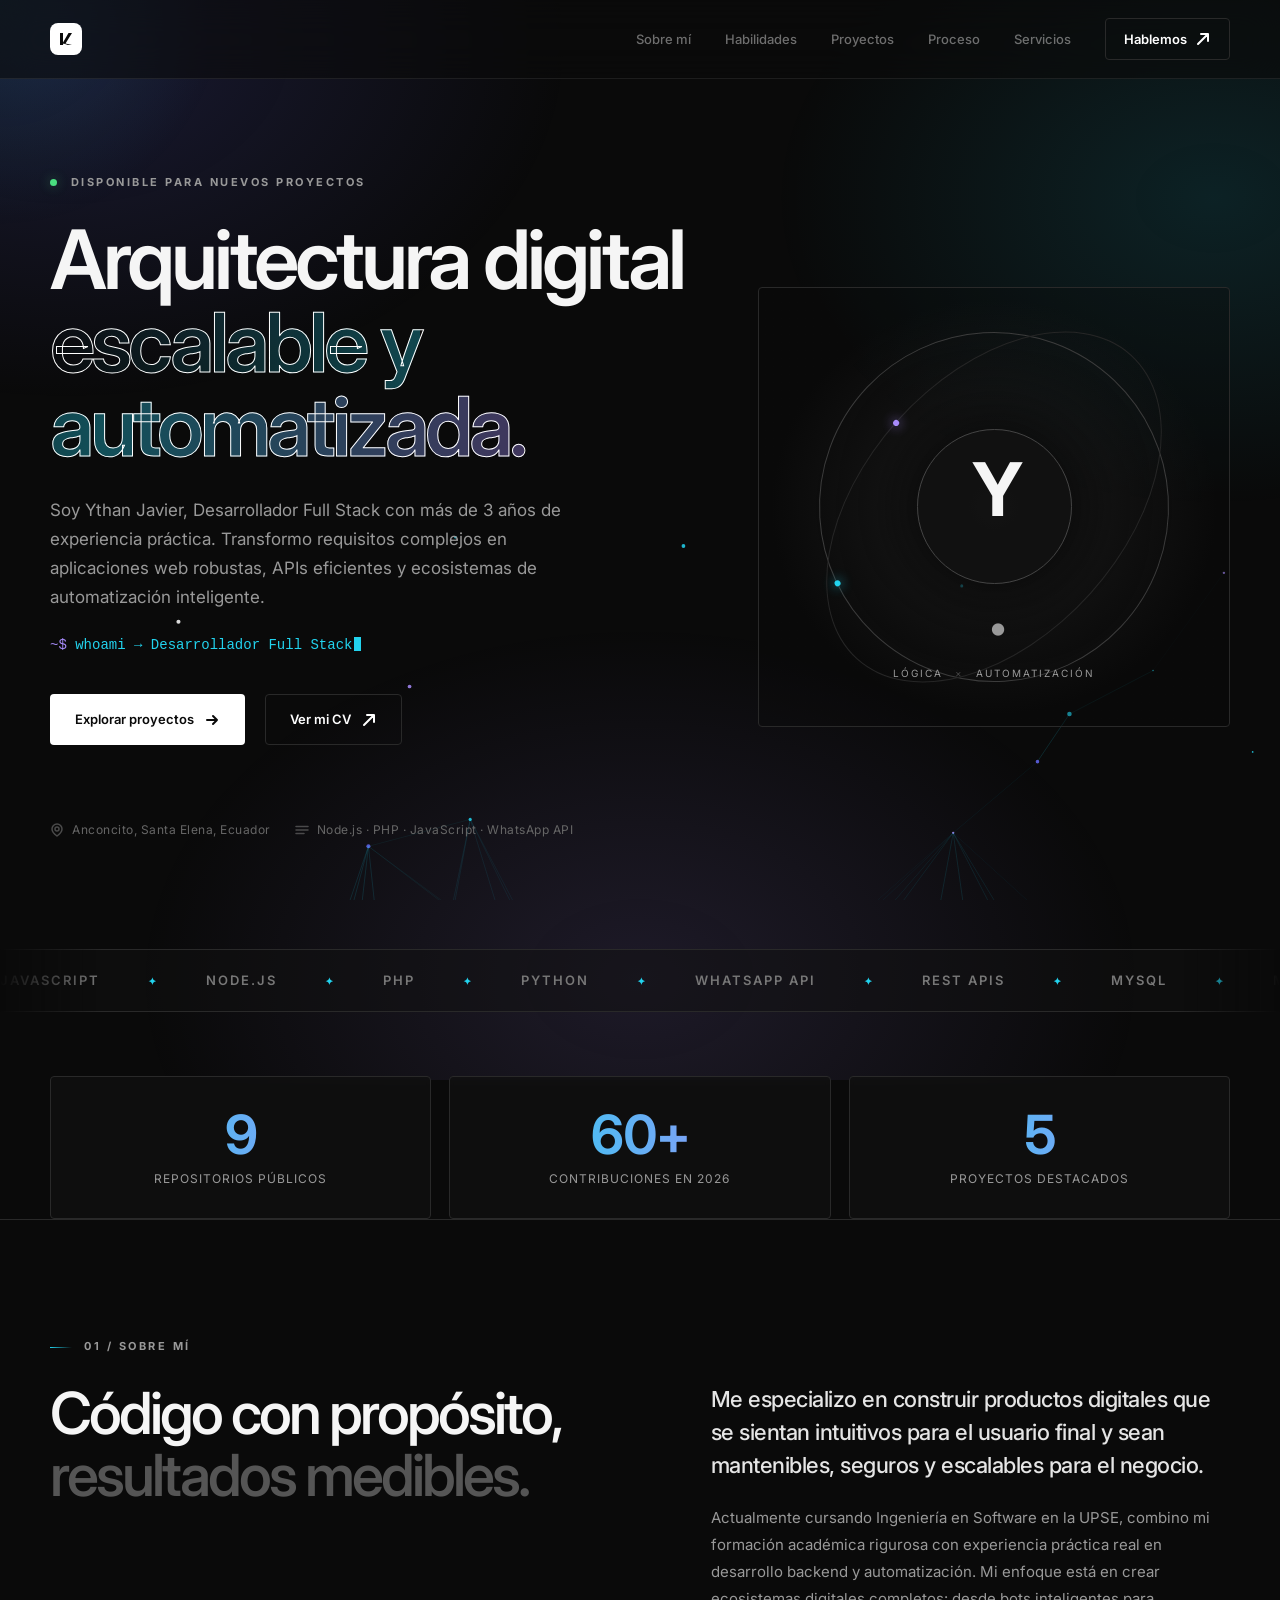
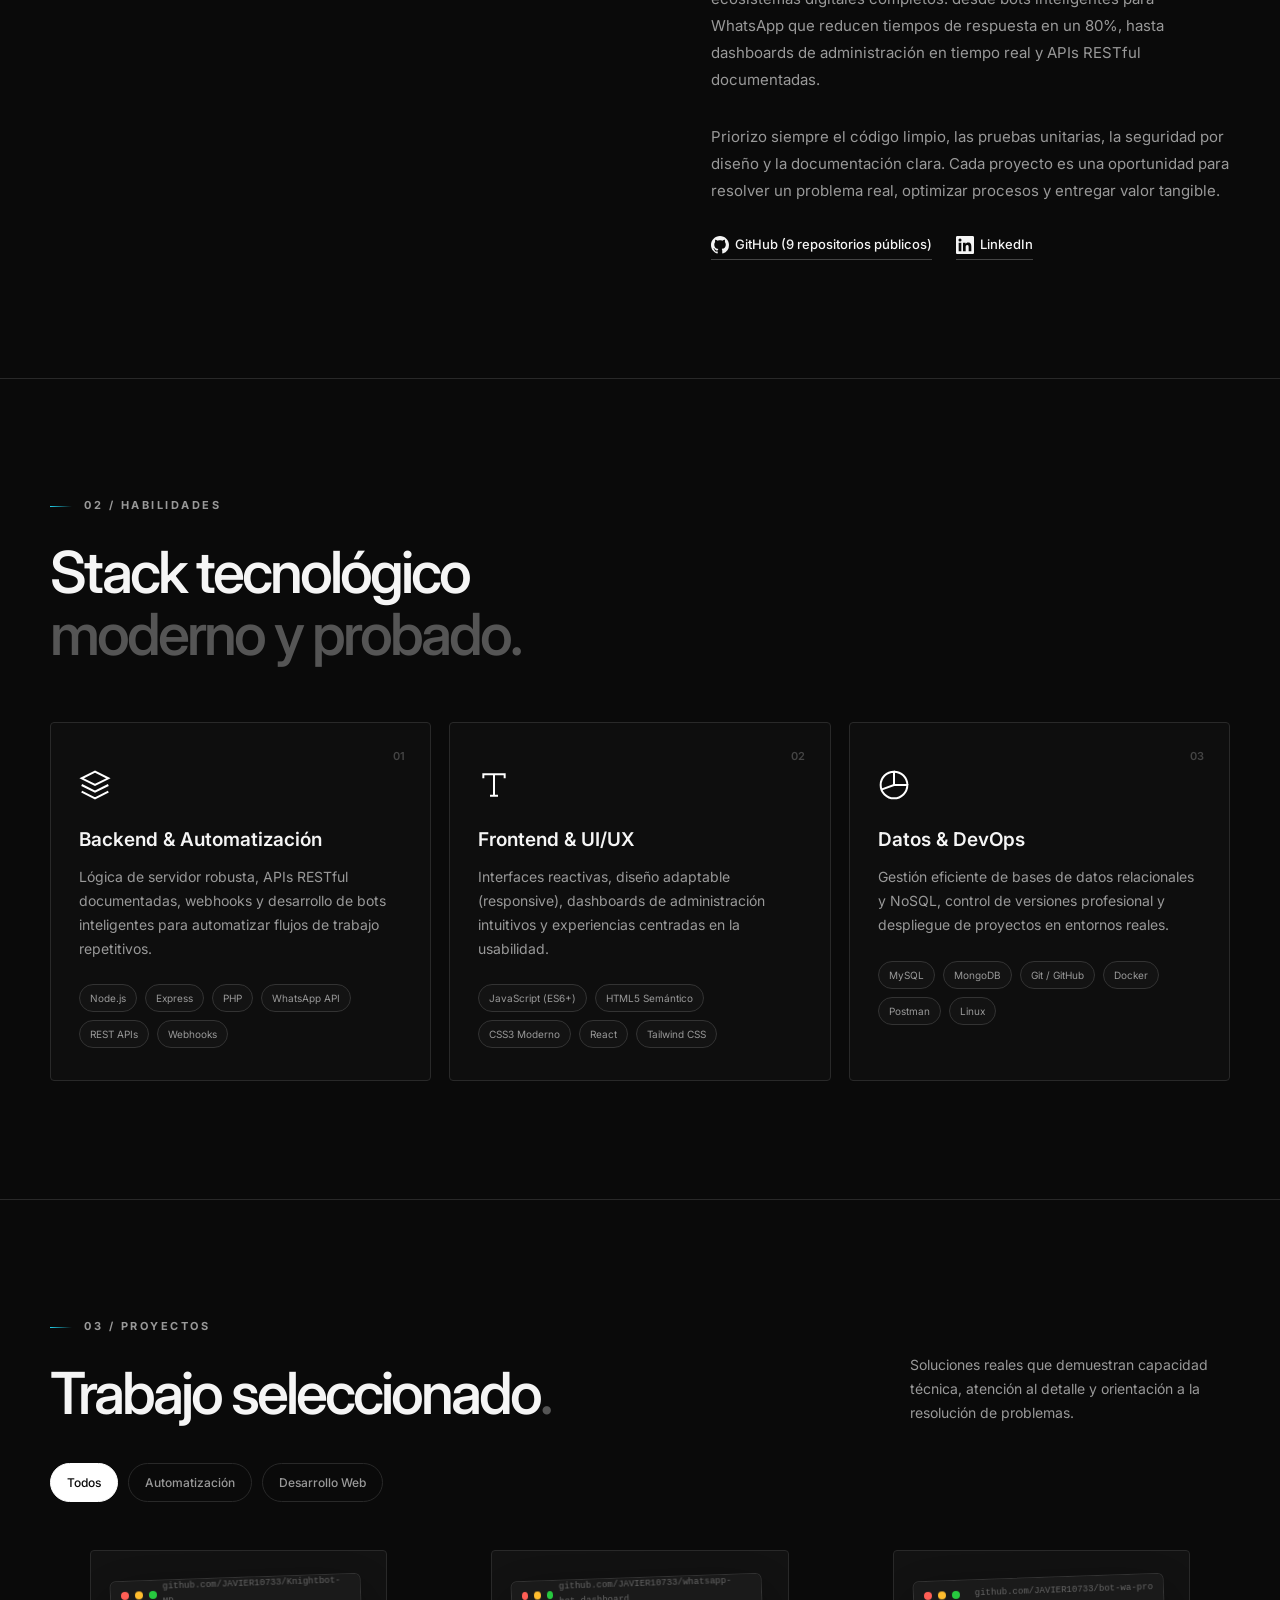
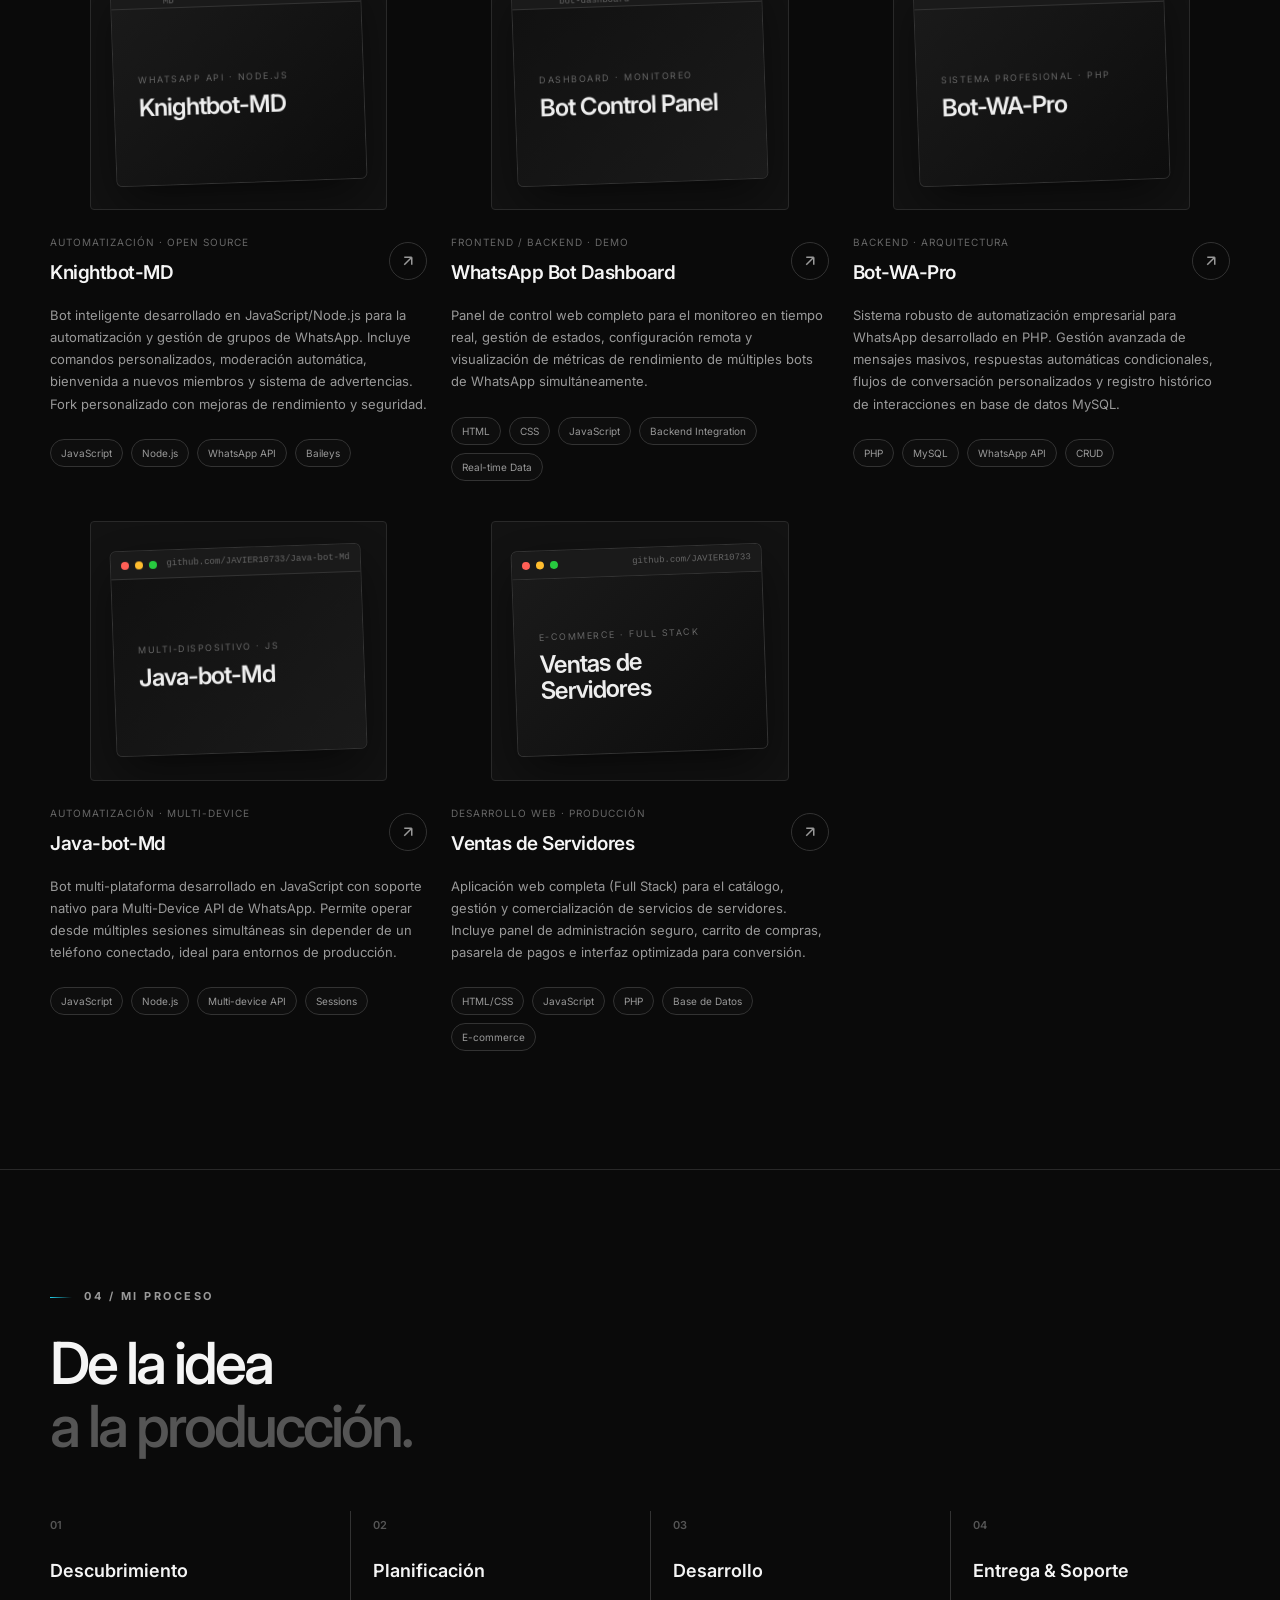
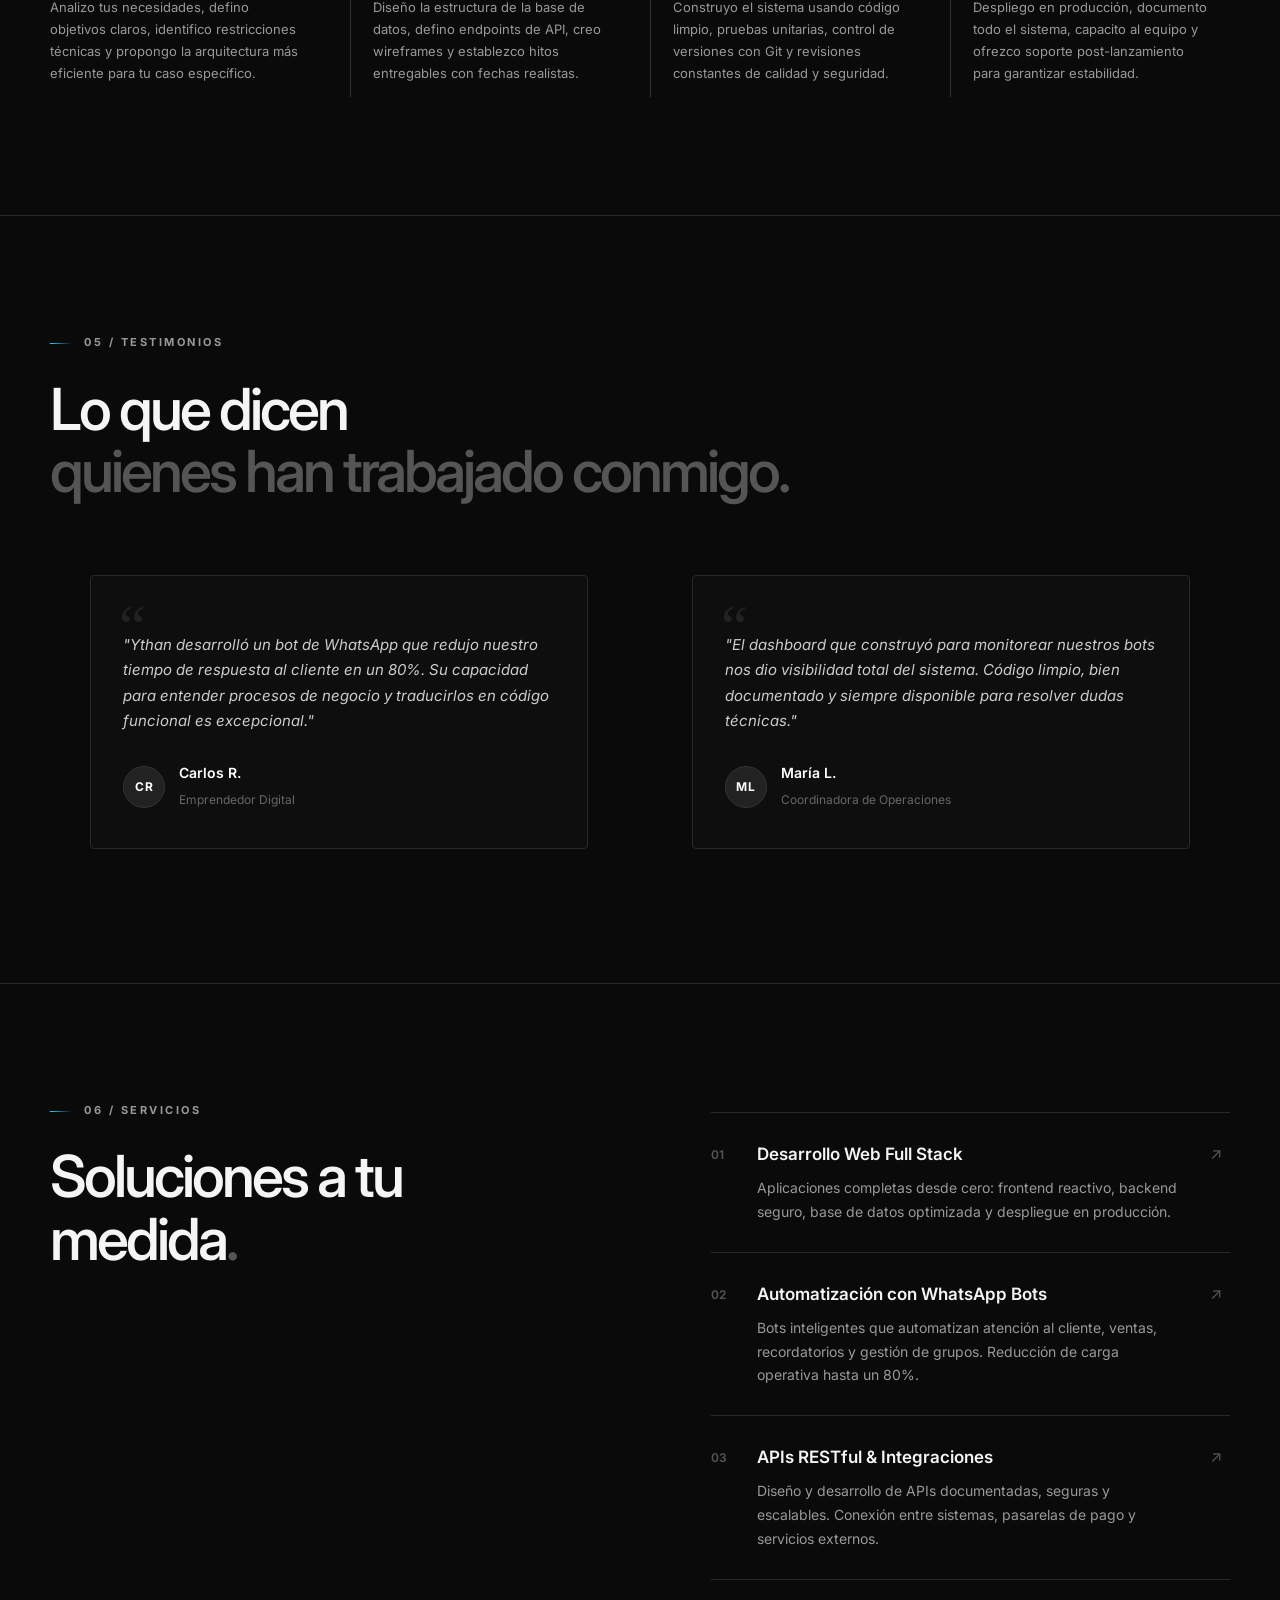
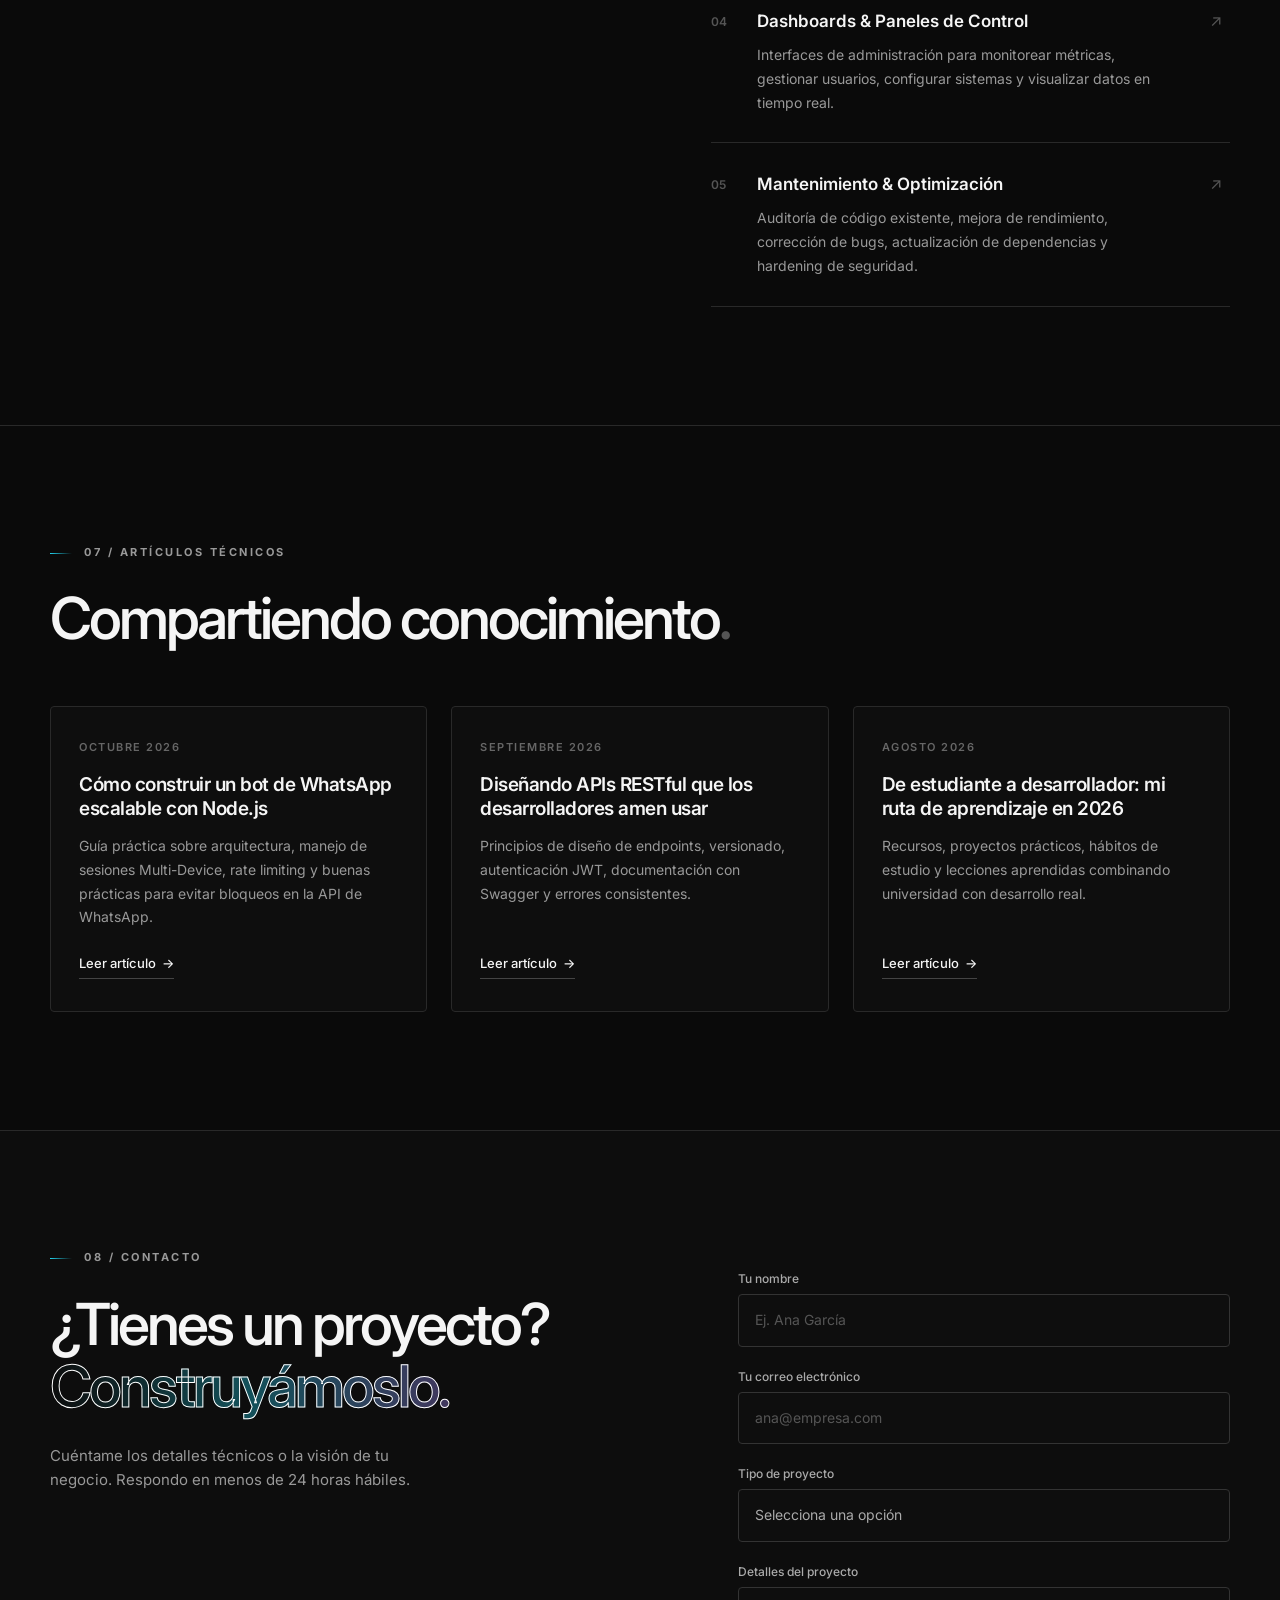
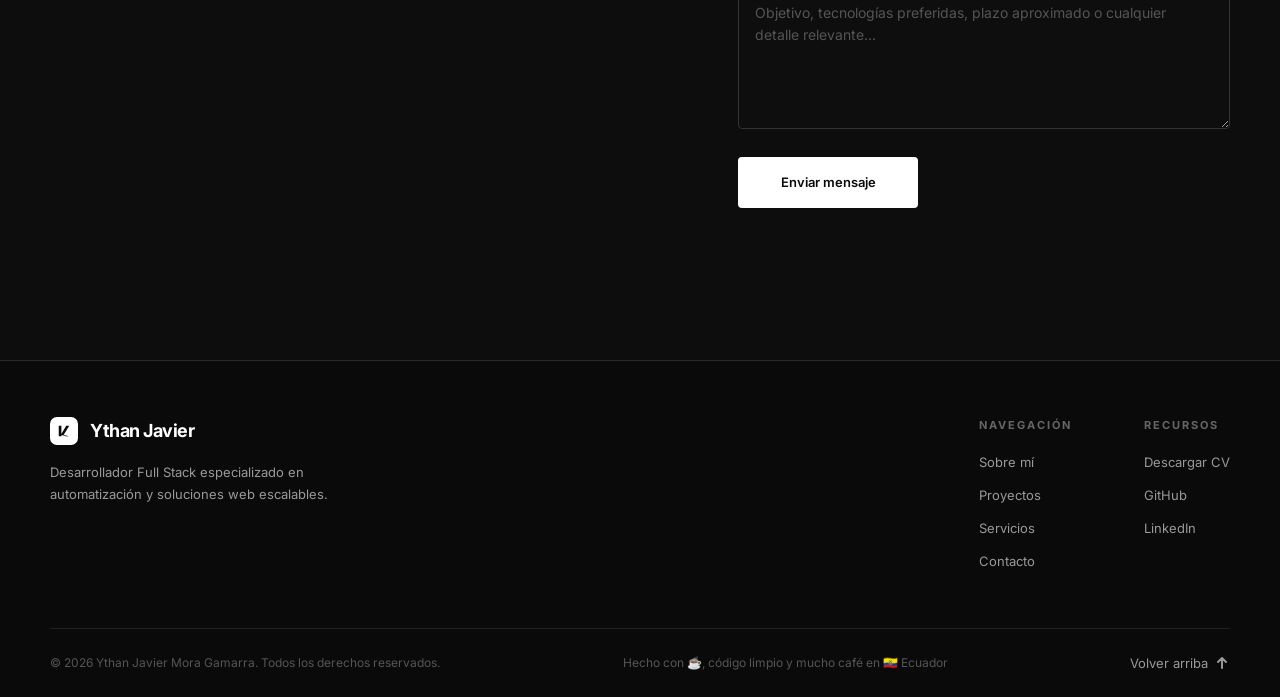
==== index.html @ 25baaafd "Add files via upload" ====
<!doctype html>
<html lang="es-EC" class="scroll-smooth">
<head>
  <meta charset="utf-8">
  <meta name="viewport" content="width=device-width, initial-scale=1.0, viewport-fit=cover">
  <meta name="theme-color" content="#0a0a0a">
  <meta name="color-scheme" content="dark light">
  
  <!-- SEO Avanzado -->
  <title>Ythan Javier | Desarrollador Full Stack & Especialista en Automatización</title>
  <meta name="description" content="Portafolio profesional de Ythan Javier Mora Gamarra. Desarrollador Full Stack con +3 años de experiencia en Node.js, PHP y automatización de WhatsApp Bots. Soluciones web escalables desde Ecuador.">
  <meta name="keywords" content="Desarrollador Full Stack, WhatsApp Bot, Node.js, PHP, JavaScript, Ecuador, Portafolio Web, Ythan Javier, Automatización, Backend">
  <meta name="author" content="Ythan Javier Mora Gamarra">
  <link rel="canonical" href="https://portafolio-javier.netlify.app/">

  <!-- Open Graph / LinkedIn / Facebook -->
  <meta property="og:type" content="website">
  <meta property="og:url" content="https://portafolio-javier.netlify.app/">
  <meta property="og:title" content="Ythan Javier | Desarrollador Full Stack & Especialista en Automatización">
  <meta property="og:description" content="Transformo ideas complejas en soluciones digitales escalables. Especializado en Backend, APIs RESTful y ecosistemas de automatización con WhatsApp.">
  <meta property="og:image" content="https://portafolio-javier.netlify.app/assets/images/og-preview.jpg">
  <meta property="og:locale" content="es_EC">

  <!-- Twitter Card -->
  <meta name="twitter:card" content="summary_large_image">
  <meta name="twitter:title" content="Ythan Javier | Desarrollador Full Stack">
  <meta name="twitter:description" content="Desarrollo web profesional y automatización inteligente.">
  <meta name="twitter:image" content="https://portafolio-javier.netlify.app/assets/images/og-preview.jpg">

  <!-- Rendimiento y Fuentes -->
  <link rel="preconnect" href="https://fonts.googleapis.com">
  <link rel="preconnect" href="https://fonts.gstatic.com" crossorigin>
  <link href="https://fonts.googleapis.com/css2?family=Inter:wght@400;500;600;700;800&display=swap" rel="stylesheet">
  <link rel="preload" href="css/style.css" as="style">
  <link rel="stylesheet" href="css/style.css">
  <link rel="stylesheet" href="css/mejoras.css">

  <link rel="icon" href="assets/favicon.svg" type="image/svg+xml">
  <link rel="apple-touch-icon" href="assets/icons/apple-touch-icon.png">

  <!-- Datos Estructurados (JSON-LD) para Google -->
  <script type="application/ld+json">
  {
    "@context": "https://schema.org",
    "@type": "Person",
    "name": "Ythan Javier Mora Gamarra",
    "jobTitle": "Desarrollador Full Stack & Especialista en Automatización",
    "url": "https://portafolio-javier.netlify.app/",
    "email": "ythanjavier6@gmail.com",
    "telephone": "+593-97-983-2977",
    "address": {
      "@type": "PostalAddress",
      "addressLocality": "Anconcito",
      "addressRegion": "Santa Elena",
      "addressCountry": "EC"
    },
    "sameAs": [
      "https://github.com/JAVIER10733",
      "https://www.linkedin.com/in/ythan-javier-3664b032b/"
    ],
    "knowsAbout": ["JavaScript", "Node.js", "PHP", "HTML5", "CSS3", "WhatsApp API", "MySQL", "MongoDB", "Git", "REST APIs", "Automatización"]
  }
  </script>

  <script src="js/main.js" defer></script>
</head>
<body>
  <a class="skip-link" href="#contenido">Saltar al contenido principal</a>

  <!-- HEADER -->
  <header class="site-header" id="inicio">
    <div class="container nav-wrap">
      <a class="brand" href="#inicio" aria-label="Ythan Javier Developer, ir al inicio">
        <svg width="32" height="32" viewBox="0 0 32 32" fill="none" xmlns="http://www.w3.org/2000/svg" aria-hidden="true">
          <rect width="32" height="32" rx="8" fill="currentColor"/>
          <path d="M10 22V10H13V19.5L18.5 10H22L15.5 20.5L22 22H18L13.5 20.5L13 21.5V22H10Z" fill="#0a0a0a"/>
        </svg>
        <span class="sr-only">Ythan Javier Developer</span>
      </a>
      
      <button class="menu-toggle" type="button" aria-expanded="false" aria-controls="nav-menu" aria-label="Abrir menú de navegación">
        <span class="hamburger-box"><span class="hamburger-inner"></span></span>
      </button>

      <nav class="nav-menu" id="nav-menu" aria-label="Navegación principal">
        <a href="#sobre-mi">Sobre mí</a>
        <a href="#habilidades">Habilidades</a>
        <a href="#proyectos">Proyectos</a>
        <a href="#proceso">Proceso</a>
        <a href="#servicios">Servicios</a>
        <a href="#contacto" class="nav-cta">
          Hablemos 
          <svg width="16" height="16" viewBox="0 0 16 16" fill="none" aria-hidden="true"><path d="M3 13L13 3M13 3H6M13 3V10" stroke="currentColor" stroke-width="2" stroke-linecap="round" stroke-linejoin="round"/></svg>
        </a>
      </nav>
    </div>
  </header>

  <main id="contenido">
    <!-- HERO SECTION -->
    <section class="hero section container">
      <div class="hero-copy reveal">
        <p class="eyebrow">
          <span class="status-dot" aria-hidden="true"></span> 
          DISPONIBLE PARA NUEVOS PROYECTOS
        </p>
        <h1>Arquitectura digital<br><span class="outline-text">escalable y automatizada.</span></h1>
        <p class="hero-lead">Soy Ythan Javier, Desarrollador Full Stack con más de 3 años de experiencia práctica. Transformo requisitos complejos en aplicaciones web robustas, APIs eficientes y ecosistemas de automatización inteligente.</p>
        <div class="hero-actions">
          <a class="button button-primary" href="#proyectos">
            Explorar proyectos
            <svg width="16" height="16" viewBox="0 0 16 16" fill="none" aria-hidden="true"><path d="M3 8H13M13 8L9 4M13 8L9 12" stroke="currentColor" stroke-width="2" stroke-linecap="round" stroke-linejoin="round"/></svg>
          </a>
          <a class="button button-secondary" href="cv.html" target="_blank" rel="noopener noreferrer">
            Ver mi CV
            <svg width="16" height="16" viewBox="0 0 16 16" fill="none" aria-hidden="true"><path d="M3 13L13 3M13 3H6M13 3V10" stroke="currentColor" stroke-width="2" stroke-linecap="round" stroke-linejoin="round"/></svg>
          </a>
        </div>
        <div class="hero-meta">
          <span class="meta-item">
            <svg width="14" height="14" viewBox="0 0 14 14" fill="none" aria-hidden="true"><path d="M7 1C4.23858 1 2 3.23858 2 6C2 9.5 7 13 7 13C7 13 12 9.5 12 6C12 3.23858 9.76142 1 7 1Z" stroke="currentColor" stroke-width="1.5"/><circle cx="7" cy="6" r="2" stroke="currentColor" stroke-width="1.5"/></svg>
            Anconcito, Santa Elena, Ecuador
          </span>
          <span class="meta-item">
            <svg width="14" height="14" viewBox="0 0 14 14" fill="none" aria-hidden="true"><path d="M1 3.5H13M1 7H13M1 10.5H9" stroke="currentColor" stroke-width="1.5" stroke-linecap="round"/></svg>
            Node.js · PHP · JavaScript · WhatsApp API
          </span>
        </div>
      </div>
      
      <div class="hero-art reveal" aria-hidden="true">
        <div class="art-orbit orbit-one"></div>
        <div class="art-orbit orbit-two"></div>
        <div class="art-core">Y<span>.</span></div>
        <div class="art-caption"><span>LÓGICA</span><span>×</span><span>AUTOMATIZACIÓN</span></div>
      </div>
    </section>

    <!-- SOBRE MÍ -->
    <section class="section section-border" id="sobre-mi">
      <div class="container split-layout">
        <div class="section-heading reveal">
          <p class="eyebrow">01 / SOBRE MÍ</p>
          <h2>Código con propósito,<br><span class="muted">resultados medibles.</span></h2>
        </div>
        <div class="about-content reveal">
          <p class="large-copy">Me especializo en construir productos digitales que se sientan intuitivos para el usuario final y sean mantenibles, seguros y escalables para el negocio.</p>
          <p>Actualmente cursando Ingeniería en Software en la UPSE, combino mi formación académica rigurosa con experiencia práctica real en desarrollo backend y automatización. Mi enfoque está en crear ecosistemas digitales completos: desde bots inteligentes para WhatsApp que reducen tiempos de respuesta en un 80%, hasta dashboards de administración en tiempo real y APIs RESTful documentadas.</p>
          <p>Priorizo siempre el código limpio, las pruebas unitarias, la seguridad por diseño y la documentación clara. Cada proyecto es una oportunidad para resolver un problema real, optimizar procesos y entregar valor tangible.</p>
          <div class="about-links">
            <a class="underlined-link" href="https://github.com/JAVIER10733" target="_blank" rel="noopener noreferrer">
              <svg width="18" height="18" viewBox="0 0 24 24" fill="currentColor" aria-hidden="true"><path d="M12 0C5.37 0 0 5.37 0 12c0 5.31 3.435 9.795 8.205 11.385.6.105.825-.255.825-.57 0-.285-.015-1.23-.015-2.235-3.015.555-3.795-.735-4.035-1.41-.135-.345-.72-1.41-1.23-1.695-.42-.225-1.02-.78-.015-.795.945-.015 1.62.87 1.845 1.23 1.08 1.815 2.805 1.305 3.495.99.105-.78.42-1.305.765-1.605-2.67-.3-5.46-1.335-5.46-5.925 0-1.305.465-2.385 1.23-3.225-.12-.3-.54-1.53.12-3.18 0 0 1.005-.315 3.3 1.23.96-.27 1.98-.405 3-.405s2.04.135 3 .405c2.295-1.56 3.3-1.23 3.3-1.23.66 1.65.24 2.88.12 3.18.765.84 1.23 1.905 1.23 3.225 0 4.605-2.805 5.625-5.475 5.925.435.375.81 1.095.81 2.22 0 1.605-.015 2.895-.015 3.3 0 .315.225.69.825.57A12.02 12.02 0 0024 12c0-6.63-5.37-12-12-12z"/></svg>
              GitHub (9 repositorios públicos)
            </a>
            <a class="underlined-link" href="https://linkedin.com/in/ythan-javier-3664b032b/" target="_blank" rel="noopener noreferrer">
              <svg width="18" height="18" viewBox="0 0 24 24" fill="currentColor" aria-hidden="true"><path d="M20.447 20.452h-3.554v-5.569c0-1.328-.027-3.037-1.852-3.037-1.853 0-2.136 1.445-2.136 2.939v5.667H9.351V9h3.414v1.561h.046c.477-.9 1.637-1.85 3.37-1.85 3.601 0 4.267 2.37 4.267 5.455v6.286zM5.337 7.433a2.062 2.062 0 01-2.063-2.065 2.064 2.064 0 112.063 2.065zm1.782 13.019H3.555V9h3.564v11.452zM22.225 0H1.771C.792 0 0 .774 0 1.729v20.542C0 23.227.792 24 1.771 24h20.451C23.2 24 24 23.227 24 22.271V1.729C24 .774 23.2 0 22.222 0h.003z"/></svg>
              LinkedIn
            </a>
          </div>
        </div>
      </div>
    </section>

    <!-- HABILIDADES -->
    <section class="section section-border" id="habilidades">
      <div class="container">
        <div class="section-heading reveal">
          <p class="eyebrow">02 / HABILIDADES</p>
          <h2>Stack tecnológico<br><span class="muted">moderno y probado.</span></h2>
        </div>
        <div class="skills-grid">
          <article class="skill-card reveal">
            <span class="skill-number">01</span>
            <div class="skill-icon">
              <svg width="32" height="32" viewBox="0 0 24 24" fill="none" stroke="currentColor" stroke-width="1.5"><path d="M12 2L2 7l10 5 10-5-10-5zM2 17l10 5 10-5M2 12l10 5 10-5"/></svg>
            </div>
            <h3>Backend & Automatización</h3>
            <p>Lógica de servidor robusta, APIs RESTful documentadas, webhooks y desarrollo de bots inteligentes para automatizar flujos de trabajo repetitivos.</p>
            <div class="skill-tags"><span>Node.js</span><span>Express</span><span>PHP</span><span>WhatsApp API</span><span>REST APIs</span><span>Webhooks</span></div>
          </article>
          <article class="skill-card reveal">
            <span class="skill-number">02</span>
            <div class="skill-icon">
              <svg width="32" height="32" viewBox="0 0 24 24" fill="none" stroke="currentColor" stroke-width="1.5"><path d="M4 7V4h16v3M9 20h6M12 4v16"/></svg>
            </div>
            <h3>Frontend & UI/UX</h3>
            <p>Interfaces reactivas, diseño adaptable (responsive), dashboards de administración intuitivos y experiencias centradas en la usabilidad.</p>
            <div class="skill-tags"><span>JavaScript (ES6+)</span><span>HTML5 Semántico</span><span>CSS3 Moderno</span><span>React</span><span>Tailwind CSS</span></div>
          </article>
          <article class="skill-card reveal">
            <span class="skill-number">03</span>
            <div class="skill-icon">
              <svg width="32" height="32" viewBox="0 0 24 24" fill="none" stroke="currentColor" stroke-width="1.5"><path d="M12 2a10 10 0 1 0 10 10H12V2z"/><path d="M12 2a10 10 0 0 1 10 10"/><path d="M12 12L2.5 15.5"/></svg>
            </div>
            <h3>Datos & DevOps</h3>
            <p>Gestión eficiente de bases de datos relacionales y NoSQL, control de versiones profesional y despliegue de proyectos en entornos reales.</p>
            <div class="skill-tags"><span>MySQL</span><span>MongoDB</span><span>Git / GitHub</span><span>Docker</span><span>Postman</span><span>Linux</span></div>
          </article>
        </div>
      </div>
    </section>

    <!-- PROYECTOS -->
    <section class="section section-border" id="proyectos">
      <div class="container">
        <div class="section-topline reveal">
          <div class="section-heading">
            <p class="eyebrow">03 / PROYECTOS</p>
            <h2>Trabajo seleccionado<span class="muted">.</span></h2>
          </div>
          <p class="section-intro">Soluciones reales que demuestran capacidad técnica, atención al detalle y orientación a la resolución de problemas.</p>
        </div>
        
        <div class="project-toolbar reveal" role="group" aria-label="Filtrar proyectos">
          <button class="filter-button is-active" type="button" data-filter="todos" aria-pressed="true">Todos</button>
          <button class="filter-button" type="button" data-filter="automatizacion" aria-pressed="false">Automatización</button>
          <button class="filter-button" type="button" data-filter="web" aria-pressed="false">Desarrollo Web</button>
        </div>

        <div class="projects-grid" id="projects-grid">
          <!-- Proyecto 1 -->
          <article class="project-card reveal" data-category="automatizacion">
            <figure class="project-visual">
              <div class="browser-frame">
                <div class="browser-bar"><span class="dot red"></span><span class="dot yellow"></span><span class="dot green"></span><span class="url">github.com/JAVIER10733/Knightbot-MD</span></div>
                <div class="browser-content placeholder-bg">
                  <span class="mini-label">WHATSAPP API · NODE.JS</span>
                  <h4>Knightbot-MD</h4>
                </div>
              </div>
            </figure>
            <div class="project-info">
              <div>
                <p class="project-type">AUTOMATIZACIÓN · OPEN SOURCE</p>
                <h3>Knightbot-MD</h3>
              </div>
              <a class="circle-link" href="https://github.com/JAVIER10733/Knightbot-MD" target="_blank" rel="noopener noreferrer" aria-label="Ver repositorio de Knightbot-MD">
                <svg width="20" height="20" viewBox="0 0 24 24" fill="none" stroke="currentColor" stroke-width="2"><path d="M7 17L17 7M17 7H7M17 7V17"/></svg>
              </a>
            </div>
            <p class="project-description">Bot inteligente desarrollado en JavaScript/Node.js para la automatización y gestión de grupos de WhatsApp. Incluye comandos personalizados, moderación automática, bienvenida a nuevos miembros y sistema de advertencias. Fork personalizado con mejoras de rendimiento y seguridad.</p>
            <div class="project-tags"><span>JavaScript</span><span>Node.js</span><span>WhatsApp API</span><span>Baileys</span></div>
          </article>

          <!-- Proyecto 2 -->
          <article class="project-card reveal" data-category="web">
            <figure class="project-visual">
              <div class="browser-frame">
                <div class="browser-bar"><span class="dot red"></span><span class="dot yellow"></span><span class="dot green"></span><span class="url">github.com/JAVIER10733/whatsapp-bot-dashboard</span></div>
                <div class="browser-content placeholder-bg-alt">
                  <span class="mini-label">DASHBOARD · MONITOREO</span>
                  <h4>Bot Control Panel</h4>
                </div>
              </div>
            </figure>
            <div class="project-info">
              <div>
                <p class="project-type">FRONTEND / BACKEND · DEMO</p>
                <h3>WhatsApp Bot Dashboard</h3>
              </div>
              <a class="circle-link" href="https://github.com/JAVIER10733/whatsapp-bot-dashboard" target="_blank" rel="noopener noreferrer" aria-label="Ver repositorio del Dashboard">
                <svg width="20" height="20" viewBox="0 0 24 24" fill="none" stroke="currentColor" stroke-width="2"><path d="M7 17L17 7M17 7H7M17 7V17"/></svg>
              </a>
            </div>
            <p class="project-description">Panel de control web completo para el monitoreo en tiempo real, gestión de estados, configuración remota y visualización de métricas de rendimiento de múltiples bots de WhatsApp simultáneamente.</p>
            <div class="project-tags"><span>HTML</span><span>CSS</span><span>JavaScript</span><span>Backend Integration</span><span>Real-time Data</span></div>
          </article>

          <!-- Proyecto 3 -->
          <article class="project-card reveal" data-category="automatizacion">
            <figure class="project-visual">
              <div class="browser-frame">
                <div class="browser-bar"><span class="dot red"></span><span class="dot yellow"></span><span class="dot green"></span><span class="url">github.com/JAVIER10733/bot-wa-pro</span></div>
                <div class="browser-content placeholder-bg">
                  <span class="mini-label">SISTEMA PROFESIONAL · PHP</span>
                  <h4>Bot-WA-Pro</h4>
                </div>
              </div>
            </figure>
            <div class="project-info">
              <div>
                <p class="project-type">BACKEND · ARQUITECTURA</p>
                <h3>Bot-WA-Pro</h3>
              </div>
              <a class="circle-link" href="https://github.com/JAVIER10733/bot-wa-pro" target="_blank" rel="noopener noreferrer" aria-label="Ver repositorio de Bot-WA-Pro">
                <svg width="20" height="20" viewBox="0 0 24 24" fill="none" stroke="currentColor" stroke-width="2"><path d="M7 17L17 7M17 7H7M17 7V17"/></svg>
              </a>
            </div>
            <p class="project-description">Sistema robusto de automatización empresarial para WhatsApp desarrollado en PHP. Gestión avanzada de mensajes masivos, respuestas automáticas condicionales, flujos de conversación personalizados y registro histórico de interacciones en base de datos MySQL.</p>
            <div class="project-tags"><span>PHP</span><span>MySQL</span><span>WhatsApp API</span><span>CRUD</span></div>
          </article>

          <!-- Proyecto 4 -->
          <article class="project-card reveal" data-category="automatizacion">
            <figure class="project-visual">
              <div class="browser-frame">
                <div class="browser-bar"><span class="dot red"></span><span class="dot yellow"></span><span class="dot green"></span><span class="url">github.com/JAVIER10733/Java-bot-Md</span></div>
                <div class="browser-content placeholder-bg-alt">
                  <span class="mini-label">MULTI-DISPOSITIVO · JS</span>
                  <h4>Java-bot-Md</h4>
                </div>
              </div>
            </figure>
            <div class="project-info">
              <div>
                <p class="project-type">AUTOMATIZACIÓN · MULTI-DEVICE</p>
                <h3>Java-bot-Md</h3>
              </div>
              <a class="circle-link" href="https://github.com/JAVIER10733/Java-bot-Md" target="_blank" rel="noopener noreferrer" aria-label="Ver repositorio de Java-bot-Md">
                <svg width="20" height="20" viewBox="0 0 24 24" fill="none" stroke="currentColor" stroke-width="2"><path d="M7 17L17 7M17 7H7M17 7V17"/></svg>
              </a>
            </div>
            <p class="project-description">Bot multi-plataforma desarrollado en JavaScript con soporte nativo para Multi-Device API de WhatsApp. Permite operar desde múltiples sesiones simultáneas sin depender de un teléfono conectado, ideal para entornos de producción.</p>
            <div class="project-tags"><span>JavaScript</span><span>Node.js</span><span>Multi-device API</span><span>Sessions</span></div>
          </article>

          <!-- Proyecto 5 -->
          <article class="project-card reveal" data-category="web">
            <figure class="project-visual">
              <div class="browser-frame">
                <div class="browser-bar"><span class="dot red"></span><span class="dot yellow"></span><span class="dot green"></span><span class="url">github.com/JAVIER10733</span></div>
                <div class="browser-content placeholder-bg">
                  <span class="mini-label">E-COMMERCE · FULL STACK</span>
                  <h4>Ventas de Servidores</h4>
                </div>
              </div>
            </figure>
            <div class="project-info">
              <div>
                <p class="project-type">DESARROLLO WEB · PRODUCCIÓN</p>
                <h3>Ventas de Servidores</h3>
              </div>
              <a class="circle-link" href="https://github.com/JAVIER10733" target="_blank" rel="noopener noreferrer" aria-label="Ver repositorio de Ventas de Servidores">
                <svg width="20" height="20" viewBox="0 0 24 24" fill="none" stroke="currentColor" stroke-width="2"><path d="M7 17L17 7M17 7H7M17 7V17"/></svg>
              </a>
            </div>
            <p class="project-description">Aplicación web completa (Full Stack) para el catálogo, gestión y comercialización de servicios de servidores. Incluye panel de administración seguro, carrito de compras, pasarela de pagos e interfaz optimizada para conversión.</p>
            <div class="project-tags"><span>HTML/CSS</span><span>JavaScript</span><span>PHP</span><span>Base de Datos</span><span>E-commerce</span></div>
          </article>
        </div>
      </div>
    </section>

    <!-- PROCESO DE TRABAJO (NUEVA SECCIÓN PROFESIONAL) -->
    <section class="section section-border" id="proceso">
      <div class="container">
        <div class="section-heading reveal">
          <p class="eyebrow">04 / MI PROCESO</p>
          <h2>De la idea<br><span class="muted">a la producción.</span></h2>
        </div>
        <div class="process-grid">
          <article class="process-step reveal">
            <span>01</span>
            <h3>Descubrimiento</h3>
            <p>Analizo tus necesidades, defino objetivos claros, identifico restricciones técnicas y propongo la arquitectura más eficiente para tu caso específico.</p>
          </article>
          <article class="process-step reveal">
            <span>02</span>
            <h3>Planificación</h3>
            <p>Diseño la estructura de la base de datos, defino endpoints de API, creo wireframes y establezco hitos entregables con fechas realistas.</p>
          </article>
          <article class="process-step reveal">
            <span>03</span>
            <h3>Desarrollo</h3>
            <p>Construyo el sistema usando código limpio, pruebas unitarias, control de versiones con Git y revisiones constantes de calidad y seguridad.</p>
          </article>
          <article class="process-step reveal">
            <span>04</span>
            <h3>Entrega & Soporte</h3>
            <p>Despliego en producción, documento todo el sistema, capacito al equipo y ofrezco soporte post-lanzamiento para garantizar estabilidad.</p>
          </article>
        </div>
      </div>
    </section>

    <!-- TESTIMONIOS (NUEVA SECCIÓN DE CREDIBILIDAD) -->
    <section class="section section-border" id="testimonios">
      <div class="container">
        <div class="section-heading reveal">
          <p class="eyebrow">05 / TESTIMONIOS</p>
          <h2>Lo que dicen<br><span class="muted">quienes han trabajado conmigo.</span></h2>
        </div>
        <div class="testimonials-grid">
          <blockquote class="testimonial-card reveal">
            <p class="testimonial-text">"Ythan desarrolló un bot de WhatsApp que redujo nuestro tiempo de respuesta al cliente en un 80%. Su capacidad para entender procesos de negocio y traducirlos en código funcional es excepcional."</p>
            <footer class="testimonial-author">
              <div class="author-avatar" aria-hidden="true">CR</div>
              <div>
                <cite>Carlos R.</cite>
                <span>Emprendedor Digital</span>
              </div>
            </footer>
          </blockquote>
          <blockquote class="testimonial-card reveal">
            <p class="testimonial-text">"El dashboard que construyó para monitorear nuestros bots nos dio visibilidad total del sistema. Código limpio, bien documentado y siempre disponible para resolver dudas técnicas."</p>
            <footer class="testimonial-author">
              <div class="author-avatar" aria-hidden="true">ML</div>
              <div>
                <cite>María L.</cite>
                <span>Coordinadora de Operaciones</span>
              </div>
            </footer>
          </blockquote>
        </div>
      </div>
    </section>

    <!-- SERVICIOS -->
    <section class="section section-border" id="servicios">
      <div class="container split-layout">
        <div class="section-heading reveal">
          <p class="eyebrow">06 / SERVICIOS</p>
          <h2>Soluciones a tu medida<span class="muted">.</span></h2>
        </div>
        <div class="service-list reveal">
          <article class="service-item">
            <span>01</span>
            <div>
              <h3>Desarrollo Web Full Stack</h3>
              <p>Aplicaciones completas desde cero: frontend reactivo, backend seguro, base de datos optimizada y despliegue en producción.</p>
            </div>
            <span class="service-arrow" aria-hidden="true">↗</span>
          </article>
          <article class="service-item">
            <span>02</span>
            <div>
              <h3>Automatización con WhatsApp Bots</h3>
              <p>Bots inteligentes que automatizan atención al cliente, ventas, recordatorios y gestión de grupos. Reducción de carga operativa hasta un 80%.</p>
            </div>
            <span class="service-arrow" aria-hidden="true">↗</span>
          </article>
          <article class="service-item">
            <span>03</span>
            <div>
              <h3>APIs RESTful & Integraciones</h3>
              <p>Diseño y desarrollo de APIs documentadas, seguras y escalables. Conexión entre sistemas, pasarelas de pago y servicios externos.</p>
            </div>
            <span class="service-arrow" aria-hidden="true">↗</span>
          </article>
          <article class="service-item">
            <span>04</span>
            <div>
              <h3>Dashboards & Paneles de Control</h3>
              <p>Interfaces de administración para monitorear métricas, gestionar usuarios, configurar sistemas y visualizar datos en tiempo real.</p>
            </div>
            <span class="service-arrow" aria-hidden="true">↗</span>
          </article>
          <article class="service-item">
            <span>05</span>
            <div>
              <h3>Mantenimiento & Optimización</h3>
              <p>Auditoría de código existente, mejora de rendimiento, corrección de bugs, actualización de dependencias y hardening de seguridad.</p>
            </div>
            <span class="service-arrow" aria-hidden="true">↗</span>
          </article>
        </div>
      </div>
    </section>

    <!-- BLOG / ARTÍCULOS TÉCNICOS (NUEVA SECCIÓN DE AUTORIDAD) -->
    <section class="section section-border" id="blog">
      <div class="container">
        <div class="section-heading reveal">
          <p class="eyebrow">07 / ARTÍCULOS TÉCNICOS</p>
          <h2>Compartiendo conocimiento<span class="muted">.</span></h2>
        </div>
        <div class="blog-grid">
          <article class="blog-card reveal">
            <span class="blog-date">Octubre 2026</span>
            <h3>Cómo construir un bot de WhatsApp escalable con Node.js</h3>
            <p>Guía práctica sobre arquitectura, manejo de sesiones Multi-Device, rate limiting y buenas prácticas para evitar bloqueos en la API de WhatsApp.</p>
            <a class="underlined-link" href="#" target="_blank" rel="noopener noreferrer">Leer artículo <span aria-hidden="true">→</span></a>
          </article>
          <article class="blog-card reveal">
            <span class="blog-date">Septiembre 2026</span>
            <h3>Diseñando APIs RESTful que los desarrolladores amen usar</h3>
            <p>Principios de diseño de endpoints, versionado, autenticación JWT, documentación con Swagger y errores consistentes.</p>
            <a class="underlined-link" href="#" target="_blank" rel="noopener noreferrer">Leer artículo <span aria-hidden="true">→</span></a>
          </article>
          <article class="blog-card reveal">
            <span class="blog-date">Agosto 2026</span>
            <h3>De estudiante a desarrollador: mi ruta de aprendizaje en 2026</h3>
            <p>Recursos, proyectos prácticos, hábitos de estudio y lecciones aprendidas combinando universidad con desarrollo real.</p>
            <a class="underlined-link" href="#" target="_blank" rel="noopener noreferrer">Leer artículo <span aria-hidden="true">→</span></a>
          </article>
        </div>
      </div>
    </section>

    <!-- CONTACTO -->
    <section class="contact-section section" id="contacto">
      <div class="container contact-layout">
        <div class="reveal">
          <p class="eyebrow">08 / CONTACTO</p>
          <h2>¿Tienes un proyecto?<br><span class="outline-text">Construyámoslo.</span></h2>
          <p class="contact-lead">Cuéntame los detalles técnicos o la visión de tu negocio. Respondo en menos de 24 horas hábiles.</p>
          
          <div class="contact-direct">
          </div>
        </div>

        <!-- Formulario con Formspree -->
        <form class="contact-form reveal" id="contact-form" action="https://formspree.io/f/xwllozjj" method="POST">
          <input type="text" name="website_url" tabindex="-1" autocomplete="off" style="position: absolute; left: -9999px; opacity: 0;" aria-hidden="true">
          
          <div class="form-group">
            <label for="name">Tu nombre</label>
            <input id="name" name="name" type="text" autocomplete="name" minlength="2" maxlength="80" required placeholder="Ej. Ana García">
          </div>
          
          <div class="form-group">
            <label for="email">Tu correo electrónico</label>
            <input id="email" name="email" type="email" autocomplete="email" maxlength="120" required placeholder="ana@empresa.com">
          </div>
          
          <div class="form-group">
            <label for="subject">Tipo de proyecto</label>
            <select id="subject" name="subject" required>
              <option value="" disabled selected>Selecciona una opción</option>
              <option value="fullstack">Desarrollo de Aplicación Web</option>
              <option value="automatizacion">Automatización con Bots</option>
              <option value="api">API / Integración</option>
              <option value="dashboard">Dashboard / Panel de Control</option>
              <option value="mantenimiento">Mantenimiento / Optimización</option>
              <option value="otro">Otro</option>
            </select>
          </div>
          
          <div class="form-group">
            <label for="message">Detalles del proyecto</label>
            <textarea id="message" name="message" rows="5" minlength="10" maxlength="1500" required placeholder="Objetivo, tecnologías preferidas, plazo aproximado o cualquier detalle relevante..."></textarea>
          </div>
          
          <button class="button button-primary submit-button" type="submit">
            <span class="btn-text">Enviar mensaje</span>
            <span class="btn-loader" aria-hidden="true"></span>
          </button>
          
          <p class="form-status" id="form-status" role="status" aria-live="polite"></p>
        </form>
      </div>
    </section>
  </main>

  <!-- FOOTER ROBUSTO -->
  <footer class="site-footer">
    <div class="container footer-top">
      <div class="footer-brand">
        <a class="brand" href="#inicio" aria-label="Volver al inicio">
          <svg width="28" height="28" viewBox="0 0 32 32" fill="none" xmlns="http://www.w3.org/2000/svg" aria-hidden="true">
            <rect width="32" height="32" rx="8" fill="currentColor"/>
            <path d="M10 22V10H13V19.5L18.5 10H22L15.5 20.5L22 22H18L13.5 20.5L13 21.5V22H10Z" fill="#0a0a0a"/>
          </svg>
          <span>Ythan Javier</span>
        </a>
        <p>Desarrollador Full Stack especializado en automatización y soluciones web escalables.</p>
      </div>
      <div class="footer-links">
        <div class="footer-col">
          <h4>Navegación</h4>
          <a href="#sobre-mi">Sobre mí</a>
          <a href="#proyectos">Proyectos</a>
          <a href="#servicios">Servicios</a>
          <a href="#contacto">Contacto</a>
        </div>
        <div class="footer-col">
          <h4>Recursos</h4>
          <a href="cv.html" target="_blank" rel="noopener noreferrer">Descargar CV</a>
          <a href="https://github.com/JAVIER10733" target="_blank" rel="noopener noreferrer">GitHub</a>
          <a href="https://linkedin.com/in/ythan-javier-3664b032b/" target="_blank" rel="noopener noreferrer">LinkedIn</a>
        </div>
      </div>
    </div>
    <div class="container footer-bottom">
      <span>© <time datetime="2026">2026</time> Ythan Javier Mora Gamarra. Todos los derechos reservados.</span>
      <span>Hecho con ☕, código limpio y mucho café en 🇪🇨 Ecuador</span>
      <a class="back-top" href="#inicio">
        Volver arriba 
        <svg width="16" height="16" viewBox="0 0 16 16" fill="none" aria-hidden="true"><path d="M8 13V3M8 3L4 7M8 3L12 7" stroke="currentColor" stroke-width="2" stroke-linecap="round" stroke-linejoin="round"/></svg>
      </a>
    </div>
  </footer>
  
  <script src="js/particulas.js" defer></script>
  <script src="js/pro.js" defer></script>
</body>
</html>
---- css/style.css ----
/* ==========================================================================
   1. VARIABLES & RESET
   ========================================================================== */
:root {
  color-scheme: dark;
  --bg: #0a0a0a;
  --panel: #111111;
  --panel-2: #171717;
  --text: #f5f5f5;
  --muted: #999999;
  --line: #292929;
  --white: #ffffff;
  --max: 1180px;
  --radius: 4px;
  --ease: cubic-bezier(0.2, 0.7, 0.2, 1);
  
  /* Estados del formulario */
  --success: #4ade80;
  --warning: #fbbf24;
  --error: #f87171;
}

* { box-sizing: border-box; }

html {
  scroll-behavior: smooth;
  scroll-padding-top: 90px;
}

body {
  margin: 0;
  background: var(--bg);
  color: var(--text);
  font-family: 'Inter', -apple-system, BlinkMacSystemFont, 'Segoe UI', Roboto, sans-serif;
  line-height: 1.6;
  -webkit-font-smoothing: antialiased;
  -moz-osx-font-smoothing: grayscale;
}

body.menu-open { overflow: hidden; }

a { color: inherit; text-decoration: none; }
button, input, textarea, select { font: inherit; }
button, a { -webkit-tap-highlight-color: transparent; }

button:focus-visible, a:focus-visible, input:focus-visible, textarea:focus-visible, select:focus-visible {
  outline: 2px solid var(--white);
  outline-offset: 4px;
}

::selection { background: var(--white); color: var(--bg); }

/* ==========================================================================
   2. UTILIDADES
   ========================================================================== */
.sr-only {
  position: absolute;
  width: 1px;
  height: 1px;
  padding: 0;
  margin: -1px;
  overflow: hidden;
  clip: rect(0, 0, 0, 0);
  white-space: nowrap;
  border-width: 0;
}

.skip-link {
  position: fixed;
  top: -80px;
  left: 16px;
  z-index: 100;
  background: var(--white);
  color: var(--bg);
  padding: 10px 16px;
  font-size: 13px;
  font-weight: 600;
  border-radius: var(--radius);
  transition: top 0.3s var(--ease);
}
.skip-link:focus { top: 16px; }

.container {
  width: min(calc(100% - 48px), var(--max));
  margin-inline: auto;
}

.section { padding-block: 118px; }
.section-border { border-top: 1px solid var(--line); }

/* ==========================================================================
   3. HEADER & NAVEGACIÓN
   ========================================================================== */
.site-header {
  position: sticky;
  top: 0;
  z-index: 50;
  background: rgba(10, 10, 10, 0.85);
  backdrop-filter: blur(18px);
  -webkit-backdrop-filter: blur(18px);
  border-bottom: 1px solid rgba(255, 255, 255, 0.08);
}

.nav-wrap {
  height: 78px;
  display: flex;
  align-items: center;
  justify-content: space-between;
}

.brand {
  font-size: 28px;
  font-weight: 800;
  letter-spacing: -2px;
  line-height: 1;
  display: flex;
  align-items: center;
  color: var(--white);
}
.brand span, .art-core span { color: var(--muted); }

.nav-menu {
  display: flex;
  align-items: center;
  gap: 34px;
  font-size: 13px;
  font-weight: 500;
  color: var(--muted);
}

.nav-menu a { transition: color 0.2s var(--ease); }
.nav-menu a:hover { color: var(--white); }

.nav-menu .nav-cta {
  color: var(--white);
  border: 1px solid var(--line);
  padding: 10px 18px;
  border-radius: var(--radius);
  display: inline-flex;
  align-items: center;
  gap: 8px;
}
.nav-menu .nav-cta:hover { background: var(--panel-2); border-color: #444; }

.menu-toggle {
  display: none;
  background: none;
  border: 0;
  color: var(--white);
  cursor: pointer;
  padding: 8px;
}

/* ==========================================================================
   4. HERO SECTION
   ========================================================================== */
.hero {
  min-height: 690px;
  display: grid;
  grid-template-columns: 1.2fr 0.8fr;
  align-items: center;
  position: relative;
  padding-top: 95px;
  padding-bottom: 110px;
}

.eyebrow {
  font-size: 11px;
  letter-spacing: 2.5px;
  font-weight: 700;
  color: var(--muted);
  margin: 0 0 26px;
  text-transform: uppercase;
}

.status-dot {
  display: inline-block;
  width: 7px;
  height: 7px;
  background: var(--success);
  border-radius: 50%;
  margin-right: 8px;
  box-shadow: 0 0 12px rgba(74, 222, 128, 0.4);
  animation: pulse 2s infinite;
}

@keyframes pulse {
  0%, 100% { opacity: 1; }
  50% { opacity: 0.5; }
}

h1, h2, h3, p { margin-top: 0; }

h1 {
  font-size: clamp(45px, 6.5vw, 82px);
  letter-spacing: -4px;
  line-height: 1.02;
  font-weight: 600;
  margin-bottom: 28px;
}

.outline-text {
  -webkit-text-stroke: 1px var(--white);
  color: transparent;
}

.hero-lead {
  max-width: 520px;
  color: var(--muted);
  font-size: 17px;
  line-height: 1.7;
}

.hero-actions {
  display: flex;
  align-items: center;
  gap: 20px;
  margin-top: 38px;
  flex-wrap: wrap;
}

.button {
  display: inline-flex;
  align-items: center;
  justify-content: center;
  gap: 10px;
  padding: 14px 24px;
  border: 1px solid transparent;
  font-size: 13px;
  font-weight: 600;
  cursor: pointer;
  border-radius: var(--radius);
  transition: transform 0.25s var(--ease), background 0.25s, color 0.25s, border-color 0.25s;
}
.button:hover { transform: translateY(-2px); }
.button:active { transform: translateY(0); }

.button-primary { background: var(--white); color: var(--bg); }
.button-primary:hover { background: #d8d8d8; }

.button-secondary { background: transparent; color: var(--white); border-color: var(--line); }
.button-secondary:hover { background: var(--panel-2); border-color: #444; }

.text-link, .underlined-link {
  font-size: 13px;
  font-weight: 500;
  border-bottom: 1px solid #444;
  padding-bottom: 4px;
  transition: border-color 0.2s, color 0.2s;
  display: inline-flex;
  align-items: center;
  gap: 6px;
}
.text-link:hover, .underlined-link:hover { border-color: var(--white); color: var(--white); }

.hero-meta {
  display: flex;
  gap: 24px;
  flex-wrap: wrap;
  margin-top: 75px;
  color: #666;
  font-size: 12px;
  letter-spacing: 0.5px;
}

.meta-item {
  display: inline-flex;
  align-items: center;
  gap: 8px;
}
.meta-item svg { width: 14px; height: 14px; opacity: 0.7; }

.hero-art {
  height: 440px;
  position: relative;
  display: grid;
  place-items: center;
  overflow: hidden;
  background: radial-gradient(ellipse at center, #202020 0%, #0a0a0a 67%);
  border-radius: var(--radius);
  border: 1px solid var(--line);
}

.art-orbit {
  position: absolute;
  border: 1px solid #3c3c3c;
  border-radius: 50%;
  transform: rotate(-25deg);
}
.orbit-one { width: 350px; height: 350px; }
.orbit-two { width: 260px; height: 410px; transform: rotate(42deg); border-color: #262626; }

.art-core {
  width: 155px;
  height: 155px;
  border: 1px solid #444;
  border-radius: 50%;
  display: grid;
  place-items: center;
  font-size: 74px;
  font-weight: 700;
  letter-spacing: -7px;
  background: var(--panel);
  box-shadow: 0 0 70px rgba(0,0,0,0.8);
}

.art-caption {
  position: absolute;
  bottom: 45px;
  display: flex;
  gap: 12px;
  font-size: 10px;
  letter-spacing: 2px;
  color: var(--muted);
}
.art-caption span:nth-child(2) { color: #444; }

.scroll-cue {
  position: absolute;
  bottom: 28px;
  left: 0;
  display: flex;
  align-items: center;
  gap: 12px;
  font-size: 10px;
  letter-spacing: 1.6px;
  color: #666;
}
.scroll-line { height: 30px; width: 1px; background: #444; }

/* ==========================================================================
   5. SECCIONES GENERALES (Sobre mí, Habilidades)
   ========================================================================== */
.split-layout {
  display: grid;
  grid-template-columns: 1fr 1fr;
  gap: 12%;
  align-items: start;
}

.section-heading h2, .contact-layout h2 {
  font-size: clamp(38px, 5vw, 58px);
  letter-spacing: -3px;
  line-height: 1.08;
  font-weight: 550;
  margin: 0;
}

.muted { color: #555; }

.about-content { max-width: 520px; padding-top: 45px; }
.large-copy {
  font-size: 22px;
  line-height: 1.5;
  color: #e5e5e5;
  letter-spacing: -0.5px;
  font-weight: 500;
}
.about-content > p:not(.large-copy) {
  color: var(--muted);
  font-size: 15px;
  line-height: 1.8;
  margin-bottom: 30px;
}

.about-links { display: flex; gap: 24px; margin-top: 24px; }
.about-links .underlined-link svg { width: 18px; height: 18px; }

.skills-grid {
  display: grid;
  grid-template-columns: repeat(3, 1fr);
  gap: 18px;
  margin-top: 56px;
}

.skill-card {
  position: relative;
  padding: 32px 28px;
  border: 1px solid var(--line);
  border-radius: var(--radius);
  background: var(--panel);
  transition: background 0.25s, border-color 0.25s, transform 0.25s var(--ease);
}
.skill-card:hover { background: var(--panel-2); border-color: #444; transform: translateY(-4px); }

.skill-number {
  position: absolute;
  right: 25px;
  top: 25px;
  color: #444;
  font-size: 11px;
  font-weight: 600;
}

.skill-icon {
  height: 60px;
  display: flex;
  align-items: center;
  color: var(--white);
  margin-bottom: 10px;
}
.skill-icon svg { width: 32px; height: 32px; }

.skill-card h3 { font-size: 19px; margin: 0 0 10px; font-weight: 600; }
.skill-card p, .section-intro { color: var(--muted); font-size: 14px; line-height: 1.7; }

.skill-tags, .project-tags {
  display: flex;
  gap: 8px;
  flex-wrap: wrap;
  margin-top: 24px;
}
.skill-tags span, .project-tags span {
  font-size: 10px;
  color: var(--muted);
  border: 1px solid #333;
  padding: 5px 10px;
  border-radius: 100px;
  background: rgba(255,255,255,0.02);
}

/* ==========================================================================
   6. PROYECTOS & FILTRADO
   ========================================================================== */
.section-topline {
  display: flex;
  justify-content: space-between;
  align-items: end;
  gap: 30px;
  margin-bottom: 10px;
}
.section-intro { max-width: 320px; margin: 0; }

.project-toolbar {
  display: flex;
  gap: 10px;
  margin: 38px 0 32px;
  flex-wrap: wrap;
}

.filter-button {
  background: transparent;
  border: 1px solid var(--line);
  color: var(--muted);
  padding: 9px 16px;
  font-size: 12px;
  font-weight: 500;
  cursor: pointer;
  border-radius: 100px;
  transition: all 0.2s var(--ease);
}
.filter-button:hover { border-color: #555; color: var(--white); }
.filter-button.is-active {
  background: var(--white);
  color: var(--bg);
  border-color: var(--white);
}

.projects-grid {
  display: grid;
  grid-template-columns: repeat(3, 1fr);
  gap: 24px;
}

/* Transiciones suaves para el filtrado */
.project-card {
  transition: opacity 0.3s ease, transform 0.3s ease;
}
.project-card.is-hidden {
  opacity: 0;
  transform: scale(0.95);
  pointer-events: none;
}
.project-card[hidden] { display: none; }

.project-visual {
  height: 260px;
  display: grid;
  place-items: center;
  overflow: hidden;
  position: relative;
  background: var(--panel-2);
  border: 1px solid var(--line);
  border-radius: var(--radius);
}

.browser-frame {
  width: 85%;
  height: 80%;
  background: #111;
  border: 1px solid #333;
  border-radius: 6px;
  overflow: hidden;
  box-shadow: 0 20px 50px rgba(0,0,0,0.5);
  transform: rotate(-2deg);
  transition: transform 0.4s var(--ease);
}
.project-card:hover .browser-frame { transform: rotate(0deg) scale(1.03); }

.browser-bar {
  height: 28px;
  background: #1a1a1a;
  border-bottom: 1px solid #333;
  display: flex;
  align-items: center;
  gap: 6px;
  padding: 0 10px;
}
.browser-bar .dot { width: 8px; height: 8px; border-radius: 50%; }
.browser-bar .dot.red { background: #ff5f56; }
.browser-bar .dot.yellow { background: #ffbd2e; }
.browser-bar .dot.green { background: #27c93f; }
.browser-bar .url { font-size: 9px; color: #666; margin-left: auto; font-family: monospace; }

.browser-content {
  padding: 24px;
  display: flex;
  flex-direction: column;
  justify-content: center;
  height: calc(100% - 28px);
}
.placeholder-bg { background: linear-gradient(135deg, #1a1a1a 0%, #0d0d0d 100%); color: #eee; }
.placeholder-bg-alt { background: linear-gradient(135deg, #111 0%, #1a1a1a 100%); color: #eee; }

.mini-label { font-size: 9px; letter-spacing: 1.5px; color: #666; margin-bottom: 8px; }
.browser-content h4 { font-size: 24px; line-height: 1.1; letter-spacing: -1px; margin: 0; font-weight: 600; }

.project-info {
  display: flex;
  justify-content: space-between;
  align-items: center;
  margin-top: 24px;
}
.project-type { font-size: 10px; letter-spacing: 1px; color: #666; margin-bottom: 8px; text-transform: uppercase; }
.project-info h3 { font-size: 19px; letter-spacing: -0.5px; margin: 0; font-weight: 600; }

.circle-link {
  display: grid;
  place-items: center;
  width: 38px;
  height: 38px;
  border: 1px solid #333;
  border-radius: 50%;
  color: var(--muted);
  transition: background 0.2s, color 0.2s, border-color 0.2s;
}
.circle-link:hover { background: var(--white); color: var(--bg); border-color: var(--white); }
.circle-link svg { width: 18px; height: 18px; }

.project-description { color: var(--muted); font-size: 13px; line-height: 1.7; margin: 16px 0 0; }

/* ==========================================================================
   7. TESTIMONIOS
   ========================================================================== */
.testimonials-grid {
  display: grid;
  grid-template-columns: repeat(2, 1fr);
  gap: 24px;
  margin-top: 56px;
}

.testimonial-card {
  background: var(--panel);
  border: 1px solid var(--line);
  border-radius: var(--radius);
  padding: 36px 32px;
  position: relative;
}
.testimonial-card::before {
  content: "“";
  position: absolute;
  top: 20px;
  left: 28px;
  font-size: 60px;
  color: #222;
  font-family: Georgia, serif;
  line-height: 1;
}

.testimonial-text {
  font-size: 15px;
  line-height: 1.7;
  color: #ccc;
  margin-bottom: 28px;
  position: relative;
  z-index: 1;
  padding-top: 20px;
  font-style: italic;
}

.testimonial-author { display: flex; align-items: center; gap: 14px; }
.author-avatar {
  width: 42px;
  height: 42px;
  border-radius: 50%;
  background: #222;
  color: var(--white);
  display: grid;
  place-items: center;
  font-size: 12px;
  font-weight: 700;
  letter-spacing: 1px;
  border: 1px solid #333;
}
.testimonial-author cite {
  display: block;
  font-size: 14px;
  font-weight: 600;
  color: var(--white);
  font-style: normal;
  margin-bottom: 2px;
}
.testimonial-author span { font-size: 12px; color: #666; }

/* ==========================================================================
   8. SERVICIOS & PROCESO
   ========================================================================== */
.service-list { padding-top: 10px; }
.service-item {
  display: grid;
  grid-template-columns: 30px 1fr 20px;
  gap: 16px;
  align-items: start;
  border-bottom: 1px solid var(--line);
  padding: 28px 0;
  transition: background 0.2s;
}
.service-item:first-child { border-top: 1px solid var(--line); }
.service-item > span:first-child { font-size: 12px; color: #555; padding-top: 4px; font-weight: 600; }
.service-item h3 { font-size: 17px; font-weight: 600; margin: 0 0 8px; }
.service-item p { font-size: 14px; color: var(--muted); line-height: 1.7; margin: 0; max-width: 420px; }
.service-arrow { color: #555; transition: transform 0.2s, color 0.2s; }
.service-item:hover .service-arrow { transform: translate(4px, -4px); color: var(--white); }

.process-grid {
  display: grid;
  grid-template-columns: repeat(4, 1fr);
  margin-top: 54px;
  gap: 20px;
}
.process-step {
  padding: 0 22px;
  border-left: 1px solid #333;
}
.process-step:first-child { padding-left: 0; border-left: 0; }
.process-step > span { font-size: 11px; color: #555; font-weight: 600; }
.process-step h3 { font-size: 18px; margin: 20px 0 10px; font-weight: 600; }
.process-step p { font-size: 13px; line-height: 1.7; color: var(--muted); }

/* ==========================================================================
   9. CONTACTO & FORMULARIO
   ========================================================================== */
.contact-section { background: var(--panel); border-top: 1px solid var(--line); }
.contact-layout {
  display: grid;
  grid-template-columns: 1fr 0.9fr;
  gap: 12%;
  align-items: start;
}
.contact-lead { font-size: 15px; color: var(--muted); max-width: 360px; margin: 26px 0; }

.contact-direct { display: flex; flex-direction: column; gap: 16px; margin-top: 36px; }

/* Estilos unificados para enlaces de contacto (incluyendo WhatsApp) */
.email-link, .phone-link, .whatsapp-link {
  display: inline-flex;
  align-items: center;
  gap: 10px;
  font-size: 16px;
  color: #ccc;
  border-bottom: 1px solid #444;
  padding-bottom: 6px;
  width: fit-content;
  transition: border-color 0.2s, color 0.2s;
}
.email-link:hover, .phone-link:hover { border-color: var(--white); color: var(--white); }
/* Efecto hover especial para WhatsApp (color verde oficial) */
.whatsapp-link:hover { border-color: #25D366; color: #25D366; }

.email-link svg, .phone-link svg, .whatsapp-link svg { width: 20px; height: 20px; }

.contact-form { display: flex; flex-direction: column; }
.form-group { display: flex; flex-direction: column; gap: 6px; margin-top: 20px; }
.form-group:first-child { margin-top: 0; }

.contact-form label { font-size: 12px; color: #aaa; font-weight: 500; }
.contact-form input, .contact-form textarea, .contact-form select {
  width: 100%;
  border: 1px solid #333;
  background: #0f0f0f;
  color: var(--white);
  padding: 14px 16px;
  border-radius: var(--radius);
  font-size: 14px;
  transition: border-color 0.2s, background 0.2s;
}
.contact-form input:focus, .contact-form textarea:focus, .contact-form select:focus {
  border-color: #666;
  background: #141414;
  outline: none;
}
.contact-form input::placeholder, .contact-form textarea::placeholder { color: #555; }
.contact-form select { 
  color: #aaa; 
  cursor: pointer; 
  appearance: none; 
  background-image: url("data:image/svg+xml,%3Csvg xmlns='http://www.w3.org/2000/svg' width='16' height='16' viewBox='0 0 24 24' fill='none' stroke='%23999' stroke-width='2' stroke-linecap='round' stroke-linejoin='round'%3E%3Cpolyline points='6 9 12 15 18 9'%3E%3C/polyline%3E%3C/svg%3E"); 
  background-repeat: no-repeat; 
  background-position: right 14px center; 
}
.contact-form textarea { resize: vertical; min-height: 130px; }

.submit-button {
  align-self: flex-start;
  margin-top: 28px;
  position: relative;
  display: inline-flex;
  align-items: center;
  justify-content: center;
  gap: 10px;
  min-width: 180px;
}
.submit-button:disabled {
  opacity: 0.6;
  cursor: not-allowed;
  transform: none !important;
}

.btn-loader {
  display: none;
  width: 16px;
  height: 16px;
  border: 2px solid rgba(255,255,255,0.2);
  border-top-color: var(--white);
  border-radius: 50%;
  animation: spin 0.8s linear infinite;
}
.btn-loader.is-active { display: block; }

@keyframes spin { to { transform: rotate(360deg); } }

.form-status {
  font-size: 12px;
  line-height: 1.6;
  color: #777;
  margin: 16px 0 0;
  min-height: 18px;
}
.form-status.success { color: var(--success); }
.form-status.warning { color: var(--warning); }
.form-status.error { color: var(--error); }

/* ==========================================================================
   10. FOOTER
   ========================================================================== */
.site-footer { border-top: 1px solid var(--line); }
.footer-top {
  display: flex;
  align-items: center;
  justify-content: space-between;
  padding-block: 36px;
}
.footer-top p, .back-top { font-size: 13px; color: var(--muted); margin: 0; }
.back-top {
  display: inline-flex;
  align-items: center;
  gap: 6px;
  transition: color 0.2s;
}
.back-top:hover { color: var(--white); }

.footer-bottom {
  display: flex;
  justify-content: space-between;
  align-items: center;
  gap: 18px;
  border-top: 1px solid #222;
  padding-block: 24px;
  font-size: 12px;
  color: #555;
}

.footer-social { display: flex; gap: 20px; }
.footer-social a {
  color: #555;
  transition: color 0.2s;
  display: flex;
  align-items: center;
}
.footer-social a:hover { color: var(--white); }
.footer-social svg { width: 20px; height: 20px; }

/* ==========================================================================
   11. ANIMACIONES SCROLL
   ========================================================================== */
.reveal {
  opacity: 0;
  transform: translateY(24px);
  transition: opacity 0.7s var(--ease), transform 0.7s var(--ease);
}
.reveal.is-visible {
  opacity: 1;
  transform: translateY(0);
}

/* ==========================================================================
   12. RESPONSIVE DESIGN
   ========================================================================== */
@media (prefers-reduced-motion: reduce) {
  *, *::before, *::after {
    scroll-behavior: auto !important;
    animation-duration: 0.01ms !important;
    transition-duration: 0.01ms !important;
  }
  .reveal { opacity: 1; transform: none; }
}

@media (max-width: 900px) {
  .section { padding-block: 88px; }
  .hero { min-height: 610px; grid-template-columns: 1fr 0.72fr; gap: 15px; }
  .hero-art { height: 360px; }
  .orbit-one { width: 270px; height: 270px; }
  .orbit-two { height: 320px; width: 210px; }
  .art-core { width: 120px; height: 120px; font-size: 60px; }
  .split-layout { gap: 7%; }
  .project-visual { height: 220px; }
  .contact-layout { gap: 7%; }
  .testimonials-grid { grid-template-columns: 1fr; }
}

@media (max-width: 680px) {
  .container { width: min(calc(100% - 36px), var(--max)); }
  .section { padding-block: 74px; }
  .nav-wrap { height: 68px; }
  
  .menu-toggle {
    display: flex;
    width: 42px;
    height: 42px;
    flex-direction: column;
    justify-content: center;
    align-items: center;
    gap: 6px;
    border: 1px solid #333;
    border-radius: var(--radius);
    cursor: pointer;
  }
  .menu-toggle span {
    display: block;
    width: 18px;
    height: 1.5px;
    background: var(--white);
    transition: transform 0.3s var(--ease), opacity 0.3s;
  }
  .menu-toggle[aria-expanded="true"] span:first-child { transform: translateY(4px) rotate(45deg); }
  .menu-toggle[aria-expanded="true"] span:last-child { transform: translateY(-4px) rotate(-45deg); }

  .nav-menu {
    display: none;
    position: absolute;
    left: 0;
    right: 0;
    top: 68px;
    padding: 24px;
    background: var(--bg);
    border-bottom: 1px solid var(--line);
    flex-direction: column;
    align-items: stretch;
    gap: 0;
  }
  .nav-menu.is-open { display: flex; }
  .nav-menu a { padding: 16px 0; border-bottom: 1px solid #222; font-size: 15px; }
  .nav-menu .nav-cta { margin-top: 16px; border: 1px solid #444; padding: 14px; text-align: center; justify-content: center; }

  .hero {
    display: flex;
    flex-direction: column;
    align-items: stretch;
    padding-top: 60px;
    padding-bottom: 60px;
    gap: 40px;
  }
  .hero h1 { font-size: clamp(40px, 12vw, 60px); letter-spacing: -2.5px; }
  .hero-lead { font-size: 16px; max-width: 100%; }
  .hero-art { height: 280px; width: 100%; }
  .orbit-one { width: 220px; height: 220px; }
  .orbit-two { height: 260px; width: 160px; }
  .art-core { width: 90px; height: 90px; font-size: 42px; }
  .art-caption { bottom: 20px; }
  .hero-meta { margin-top: 40px; gap: 16px; }
  .scroll-cue { display: none; }

  .split-layout, .contact-layout { grid-template-columns: 1fr; gap: 40px; }
  .section-heading h2 { font-size: clamp(34px, 10vw, 48px); letter-spacing: -2px; }
  .about-content { padding-top: 0; }
  .large-copy { font-size: 20px; }
  
  .skills-grid { grid-template-columns: 1fr; gap: 16px; margin-top: 40px; }
  .skill-card { min-height: 0; padding: 28px; }
  
  .section-topline { align-items: start; flex-direction: column; gap: 16px; }
  .section-intro { max-width: 100%; }
  
  .projects-grid { grid-template-columns: 1fr; gap: 32px; }
  .project-visual { height: 260px; }
  .project-toolbar { margin-top: 32px; }
  
  .service-list { padding-top: 0; }
  .process-grid { grid-template-columns: 1fr 1fr; gap: 32px 24px; margin-top: 40px; }
  .process-step { padding: 0 0 0 16px; }
  .process-step:nth-child(odd) { border-left: 0; padding-left: 0; }
  
  .contact-layout h2 { font-size: clamp(36px, 10vw, 50px); letter-spacing: -2px; }
  
  .footer-top { gap: 20px; flex-wrap: wrap; }
  .footer-top p { flex: 1; text-align: center; order: 3; width: 100%; }
  .footer-bottom { flex-wrap: wrap; gap: 12px; text-align: center; justify-content: center; }
  .footer-bottom span:last-child { width: 100%; }
}

@media (max-width: 380px) {
  .container { width: calc(100% - 28px); }
  .hero-actions { gap: 16px; flex-direction: column; align-items: stretch; }
  .button { width: 100%; }
  .project-visual { height: 220px; }
}


/* ==========================================================================
   13. MEJORAS (pegar al FINAL de tu CSS, no modifica nada de lo anterior)
   Requiere particulas.js
   ========================================================================== */

/* ---- Fondo de partículas ---- */
#particles-bg {
  position: fixed;
  inset: 0;
  width: 100%;
  height: 100%;
  z-index: 0;
  pointer-events: none;
}
.hero, .section, .site-footer { position: relative; z-index: 1; }
.contact-section { background: rgba(17, 17, 17, 0.88); }

/* ---- Barra de progreso de scroll ---- */
.scroll-progress {
  position: fixed;
  top: 0;
  left: 0;
  height: 2px;
  width: 0;
  z-index: 60;
  background: linear-gradient(90deg, #6366f1, #22d3ee, #a78bfa);
  box-shadow: 0 0 10px rgba(34, 211, 238, 0.5);
}

/* ---- Scrollbar y detalles ---- */
html { scrollbar-width: thin; scrollbar-color: #333 var(--bg); }
::-webkit-scrollbar { width: 10px; }
::-webkit-scrollbar-track { background: var(--bg); }
::-webkit-scrollbar-thumb { background: #2a2a2a; border-radius: 10px; border: 2px solid var(--bg); }
::-webkit-scrollbar-thumb:hover { background: #444; }

/* ---- Navegación: subrayado animado ---- */
.nav-menu a:not(.nav-cta) { position: relative; }
.nav-menu a:not(.nav-cta)::after {
  content: "";
  position: absolute;
  left: 0;
  bottom: -6px;
  height: 1px;
  width: 100%;
  background: var(--white);
  transform: scaleX(0);
  transform-origin: left;
  transition: transform 0.3s var(--ease);
}
.nav-menu a:not(.nav-cta):hover::after { transform: scaleX(1); }

/* ---- Hero: entrada escalonada, órbitas vivas y texto con brillo ---- */
@keyframes rise {
  from { opacity: 0; transform: translateY(22px); }
  to { opacity: 1; transform: translateY(0); }
}
.hero > div:first-child > * { animation: rise 0.9s var(--ease) both; }
.hero > div:first-child > :nth-child(1) { animation-delay: 0.05s; }
.hero > div:first-child > :nth-child(2) { animation-delay: 0.15s; }
.hero > div:first-child > :nth-child(3) { animation-delay: 0.28s; }
.hero > div:first-child > :nth-child(4) { animation-delay: 0.4s; }
.hero > div:first-child > :nth-child(5) { animation-delay: 0.52s; }

@keyframes orbit-a { to { transform: rotate(335deg); } }
@keyframes orbit-b { to { transform: rotate(402deg); } }
@keyframes float-core {
  0%, 100% { transform: translateY(0); }
  50% { transform: translateY(-8px); }
}
.orbit-one { animation: orbit-a 38s linear infinite; }
.orbit-two { animation: orbit-b 54s linear infinite reverse; }
.art-core { animation: float-core 6s ease-in-out infinite; }
.art-orbit::after {
  content: "";
  position: absolute;
  top: 50%;
  left: -3px;
  width: 6px;
  height: 6px;
  border-radius: 50%;
  background: #22d3ee;
  box-shadow: 0 0 12px #22d3ee;
}
.orbit-two::after { background: #a78bfa; box-shadow: 0 0 12px #a78bfa; }

@keyframes shimmer-text {
  from { background-position: 0% 0; }
  to { background-position: 200% 0; }
}
.outline-text {
  background: linear-gradient(90deg, transparent 0%, rgba(34, 211, 238, 0.35) 25%, rgba(167, 139, 250, 0.35) 50%, transparent 75%);
  background-size: 200% 100%;
  -webkit-background-clip: text;
  background-clip: text;
  animation: shimmer-text 5s linear infinite;
}

/* ---- Botones: brillo al pasar ---- */
.button { position: relative; overflow: hidden; }
.button-primary::after {
  content: "";
  position: absolute;
  top: 0;
  left: -120%;
  width: 60%;
  height: 100%;
  background: linear-gradient(100deg, transparent, rgba(255, 255, 255, 0.55), transparent);
  transform: skewX(-20deg);
  transition: left 0.6s var(--ease);
}
.button-primary:hover::after { left: 140%; }
.button-primary:hover { box-shadow: 0 8px 30px rgba(255, 255, 255, 0.12); }

/* ---- Tarjetas: luz que sigue al cursor (usa --mx / --my desde el JS) ---- */
.skill-card, .testimonial-card { overflow: hidden; }
.skill-card::after, .testimonial-card::after {
  content: "";
  position: absolute;
  inset: 0;
  pointer-events: none;
  opacity: 0;
  background: radial-gradient(320px circle at var(--mx, 50%) var(--my, 50%), rgba(34, 211, 238, 0.09), transparent 60%);
  transition: opacity 0.3s;
}
.skill-card:hover::after, .testimonial-card:hover::after { opacity: 1; }
.skill-card:hover { border-color: rgba(34, 211, 238, 0.35); }
.project-visual { transition: border-color 0.3s, box-shadow 0.3s; }
.project-card:hover .project-visual { border-color: #444; box-shadow: 0 18px 50px rgba(0, 0, 0, 0.5); }
.skill-tags span, .project-tags span { transition: border-color 0.2s, color 0.2s, transform 0.2s; }
.skill-tags span:hover, .project-tags span:hover { border-color: #22d3ee; color: var(--white); transform: translateY(-2px); }

/* ---- Servicios y proceso ---- */
.service-item { transition: background 0.25s, padding 0.25s var(--ease); }
.service-item:hover { background: rgba(255, 255, 255, 0.025); padding-inline: 12px; }
.process-step:hover { border-left-color: #22d3ee; }
.process-step:hover > span { color: #22d3ee; }

/* ---- Revelado escalonado en grids ---- */
.skills-grid > .reveal:nth-child(2), .projects-grid > .reveal:nth-child(2), .process-grid > .reveal:nth-child(2) { transition-delay: 0.08s; }
.skills-grid > .reveal:nth-child(3), .projects-grid > .reveal:nth-child(3), .process-grid > .reveal:nth-child(3) { transition-delay: 0.16s; }
.process-grid > .reveal:nth-child(4) { transition-delay: 0.24s; }

/* ---- Formulario: foco más claro ---- */
.contact-form input:focus, .contact-form textarea:focus, .contact-form select:focus {
  border-color: #22d3ee;
  box-shadow: 0 0 0 3px rgba(34, 211, 238, 0.12);
}

/* ---- Accesibilidad: sin movimiento ---- */
@media (prefers-reduced-motion: reduce) {
  .hero > div:first-child > *, .orbit-one, .orbit-two, .art-core, .outline-text { animation: none !important; }
  #particles-bg { opacity: 0.5; }
}

/* ---- Móvil: menos carga ---- */
@media (max-width: 680px) {
  .skill-card::after, .testimonial-card::after { display: none; }
  .process-step:hover { border-left-color: #333; }
}

/* ==========================================================================
   14. AJUSTES PARA TU INDEX (cards con .reveal, blog y footer)
   ========================================================================== */

/* Las cards con .reveal conservan su fade de entrada y ahora sí suben al hover */
.skill-card, .testimonial-card, .blog-card, .process-step {
  transition: opacity 0.7s var(--ease), transform 0.5s var(--ease), background 0.25s, border-color 0.3s;
}
.skill-card.is-visible:hover,
.testimonial-card.is-visible:hover,
.blog-card.is-visible:hover { transform: translateY(-4px); }
.testimonial-card:hover, .blog-card:hover { border-color: #444; }

/* ---- Blog (en tu HTML existe pero no tenía estilos) ---- */
.blog-grid {
  display: grid;
  grid-template-columns: repeat(3, 1fr);
  gap: 24px;
  margin-top: 56px;
}
.blog-card {
  position: relative;
  display: flex;
  flex-direction: column;
  padding: 32px 28px;
  background: var(--panel);
  border: 1px solid var(--line);
  border-radius: var(--radius);
}
.blog-date {
  font-size: 11px;
  letter-spacing: 1.5px;
  text-transform: uppercase;
  color: #666;
  font-weight: 600;
  margin-bottom: 16px;
}
.blog-card h3 { font-size: 19px; line-height: 1.3; letter-spacing: -0.5px; font-weight: 600; margin: 0 0 12px; }
.blog-card p { color: var(--muted); font-size: 14px; line-height: 1.7; margin-bottom: 24px; }
.blog-card .underlined-link { margin-top: auto; align-self: flex-start; }

/* ---- Footer (brand, columnas de enlaces) ---- */
.footer-top { align-items: flex-start; gap: 48px; padding-block: 56px; }
.footer-brand { max-width: 340px; }
.footer-brand .brand { margin-bottom: 16px; }
.footer-brand .brand span { color: var(--white); font-size: 18px; letter-spacing: -0.5px; font-weight: 700; margin-left: 12px; }
.footer-brand p { line-height: 1.7; }
.footer-links { display: flex; gap: 72px; }
.footer-col { display: flex; flex-direction: column; gap: 12px; }
.footer-col h4 { font-size: 11px; letter-spacing: 2px; text-transform: uppercase; color: #666; font-weight: 700; margin: 0 0 6px; }
.footer-col a { font-size: 13px; color: var(--muted); transition: color 0.2s, transform 0.2s var(--ease); width: fit-content; }
.footer-col a:hover { color: var(--white); transform: translateX(3px); }

/* ---- Responsive de lo nuevo ---- */
@media (max-width: 900px) {
  .blog-grid { grid-template-columns: 1fr; }
  .footer-links { gap: 48px; }
}
@media (max-width: 680px) {
  .nav-menu a:not(.nav-cta)::after { display: none; }
  .footer-top { padding-block: 44px; gap: 36px; }
  .footer-brand { max-width: 100%; }
  .footer-brand p { text-align: left; }
  .footer-links { width: 100%; gap: 40px; }
}
---- css/style.css ----
/* ==========================================================================
   1. VARIABLES & RESET
   ========================================================================== */
:root {
  color-scheme: dark;
  --bg: #0a0a0a;
  --panel: #111111;
  --panel-2: #171717;
  --text: #f5f5f5;
  --muted: #999999;
  --line: #292929;
  --white: #ffffff;
  --max: 1180px;
  --radius: 4px;
  --ease: cubic-bezier(0.2, 0.7, 0.2, 1);
  
  /* Estados del formulario */
  --success: #4ade80;
  --warning: #fbbf24;
  --error: #f87171;
}

* { box-sizing: border-box; }

html {
  scroll-behavior: smooth;
  scroll-padding-top: 90px;
}

body {
  margin: 0;
  background: var(--bg);
  color: var(--text);
  font-family: 'Inter', -apple-system, BlinkMacSystemFont, 'Segoe UI', Roboto, sans-serif;
  line-height: 1.6;
  -webkit-font-smoothing: antialiased;
  -moz-osx-font-smoothing: grayscale;
}

body.menu-open { overflow: hidden; }

a { color: inherit; text-decoration: none; }
button, input, textarea, select { font: inherit; }
button, a { -webkit-tap-highlight-color: transparent; }

button:focus-visible, a:focus-visible, input:focus-visible, textarea:focus-visible, select:focus-visible {
  outline: 2px solid var(--white);
  outline-offset: 4px;
}

::selection { background: var(--white); color: var(--bg); }

/* ==========================================================================
   2. UTILIDADES
   ========================================================================== */
.sr-only {
  position: absolute;
  width: 1px;
  height: 1px;
  padding: 0;
  margin: -1px;
  overflow: hidden;
  clip: rect(0, 0, 0, 0);
  white-space: nowrap;
  border-width: 0;
}

.skip-link {
  position: fixed;
  top: -80px;
  left: 16px;
  z-index: 100;
  background: var(--white);
  color: var(--bg);
  padding: 10px 16px;
  font-size: 13px;
  font-weight: 600;
  border-radius: var(--radius);
  transition: top 0.3s var(--ease);
}
.skip-link:focus { top: 16px; }

.container {
  width: min(calc(100% - 48px), var(--max));
  margin-inline: auto;
}

.section { padding-block: 118px; }
.section-border { border-top: 1px solid var(--line); }

/* ==========================================================================
   3. HEADER & NAVEGACIÓN
   ========================================================================== */
.site-header {
  position: sticky;
  top: 0;
  z-index: 50;
  background: rgba(10, 10, 10, 0.85);
  backdrop-filter: blur(18px);
  -webkit-backdrop-filter: blur(18px);
  border-bottom: 1px solid rgba(255, 255, 255, 0.08);
}

.nav-wrap {
  height: 78px;
  display: flex;
  align-items: center;
  justify-content: space-between;
}

.brand {
  font-size: 28px;
  font-weight: 800;
  letter-spacing: -2px;
  line-height: 1;
  display: flex;
  align-items: center;
  color: var(--white);
}
.brand span, .art-core span { color: var(--muted); }

.nav-menu {
  display: flex;
  align-items: center;
  gap: 34px;
  font-size: 13px;
  font-weight: 500;
  color: var(--muted);
}

.nav-menu a { transition: color 0.2s var(--ease); }
.nav-menu a:hover { color: var(--white); }

.nav-menu .nav-cta {
  color: var(--white);
  border: 1px solid var(--line);
  padding: 10px 18px;
  border-radius: var(--radius);
  display: inline-flex;
  align-items: center;
  gap: 8px;
}
.nav-menu .nav-cta:hover { background: var(--panel-2); border-color: #444; }

.menu-toggle {
  display: none;
  background: none;
  border: 0;
  color: var(--white);
  cursor: pointer;
  padding: 8px;
}

/* ==========================================================================
   4. HERO SECTION
   ========================================================================== */
.hero {
  min-height: 690px;
  display: grid;
  grid-template-columns: 1.2fr 0.8fr;
  align-items: center;
  position: relative;
  padding-top: 95px;
  padding-bottom: 110px;
}

.eyebrow {
  font-size: 11px;
  letter-spacing: 2.5px;
  font-weight: 700;
  color: var(--muted);
  margin: 0 0 26px;
  text-transform: uppercase;
}

.status-dot {
  display: inline-block;
  width: 7px;
  height: 7px;
  background: var(--success);
  border-radius: 50%;
  margin-right: 8px;
  box-shadow: 0 0 12px rgba(74, 222, 128, 0.4);
  animation: pulse 2s infinite;
}

@keyframes pulse {
  0%, 100% { opacity: 1; }
  50% { opacity: 0.5; }
}

h1, h2, h3, p { margin-top: 0; }

h1 {
  font-size: clamp(45px, 6.5vw, 82px);
  letter-spacing: -4px;
  line-height: 1.02;
  font-weight: 600;
  margin-bottom: 28px;
}

.outline-text {
  -webkit-text-stroke: 1px var(--white);
  color: transparent;
}

.hero-lead {
  max-width: 520px;
  color: var(--muted);
  font-size: 17px;
  line-height: 1.7;
}

.hero-actions {
  display: flex;
  align-items: center;
  gap: 20px;
  margin-top: 38px;
  flex-wrap: wrap;
}

.button {
  display: inline-flex;
  align-items: center;
  justify-content: center;
  gap: 10px;
  padding: 14px 24px;
  border: 1px solid transparent;
  font-size: 13px;
  font-weight: 600;
  cursor: pointer;
  border-radius: var(--radius);
  transition: transform 0.25s var(--ease), background 0.25s, color 0.25s, border-color 0.25s;
}
.button:hover { transform: translateY(-2px); }
.button:active { transform: translateY(0); }

.button-primary { background: var(--white); color: var(--bg); }
.button-primary:hover { background: #d8d8d8; }

.button-secondary { background: transparent; color: var(--white); border-color: var(--line); }
.button-secondary:hover { background: var(--panel-2); border-color: #444; }

.text-link, .underlined-link {
  font-size: 13px;
  font-weight: 500;
  border-bottom: 1px solid #444;
  padding-bottom: 4px;
  transition: border-color 0.2s, color 0.2s;
  display: inline-flex;
  align-items: center;
  gap: 6px;
}
.text-link:hover, .underlined-link:hover { border-color: var(--white); color: var(--white); }

.hero-meta {
  display: flex;
  gap: 24px;
  flex-wrap: wrap;
  margin-top: 75px;
  color: #666;
  font-size: 12px;
  letter-spacing: 0.5px;
}

.meta-item {
  display: inline-flex;
  align-items: center;
  gap: 8px;
}
.meta-item svg { width: 14px; height: 14px; opacity: 0.7; }

.hero-art {
  height: 440px;
  position: relative;
  display: grid;
  place-items: center;
  overflow: hidden;
  background: radial-gradient(ellipse at center, #202020 0%, #0a0a0a 67%);
  border-radius: var(--radius);
  border: 1px solid var(--line);
}

.art-orbit {
  position: absolute;
  border: 1px solid #3c3c3c;
  border-radius: 50%;
  transform: rotate(-25deg);
}
.orbit-one { width: 350px; height: 350px; }
.orbit-two { width: 260px; height: 410px; transform: rotate(42deg); border-color: #262626; }

.art-core {
  width: 155px;
  height: 155px;
  border: 1px solid #444;
  border-radius: 50%;
  display: grid;
  place-items: center;
  font-size: 74px;
  font-weight: 700;
  letter-spacing: -7px;
  background: var(--panel);
  box-shadow: 0 0 70px rgba(0,0,0,0.8);
}

.art-caption {
  position: absolute;
  bottom: 45px;
  display: flex;
  gap: 12px;
  font-size: 10px;
  letter-spacing: 2px;
  color: var(--muted);
}
.art-caption span:nth-child(2) { color: #444; }

.scroll-cue {
  position: absolute;
  bottom: 28px;
  left: 0;
  display: flex;
  align-items: center;
  gap: 12px;
  font-size: 10px;
  letter-spacing: 1.6px;
  color: #666;
}
.scroll-line { height: 30px; width: 1px; background: #444; }

/* ==========================================================================
   5. SECCIONES GENERALES (Sobre mí, Habilidades)
   ========================================================================== */
.split-layout {
  display: grid;
  grid-template-columns: 1fr 1fr;
  gap: 12%;
  align-items: start;
}

.section-heading h2, .contact-layout h2 {
  font-size: clamp(38px, 5vw, 58px);
  letter-spacing: -3px;
  line-height: 1.08;
  font-weight: 550;
  margin: 0;
}

.muted { color: #555; }

.about-content { max-width: 520px; padding-top: 45px; }
.large-copy {
  font-size: 22px;
  line-height: 1.5;
  color: #e5e5e5;
  letter-spacing: -0.5px;
  font-weight: 500;
}
.about-content > p:not(.large-copy) {
  color: var(--muted);
  font-size: 15px;
  line-height: 1.8;
  margin-bottom: 30px;
}

.about-links { display: flex; gap: 24px; margin-top: 24px; }
.about-links .underlined-link svg { width: 18px; height: 18px; }

.skills-grid {
  display: grid;
  grid-template-columns: repeat(3, 1fr);
  gap: 18px;
  margin-top: 56px;
}

.skill-card {
  position: relative;
  padding: 32px 28px;
  border: 1px solid var(--line);
  border-radius: var(--radius);
  background: var(--panel);
  transition: background 0.25s, border-color 0.25s, transform 0.25s var(--ease);
}
.skill-card:hover { background: var(--panel-2); border-color: #444; transform: translateY(-4px); }

.skill-number {
  position: absolute;
  right: 25px;
  top: 25px;
  color: #444;
  font-size: 11px;
  font-weight: 600;
}

.skill-icon {
  height: 60px;
  display: flex;
  align-items: center;
  color: var(--white);
  margin-bottom: 10px;
}
.skill-icon svg { width: 32px; height: 32px; }

.skill-card h3 { font-size: 19px; margin: 0 0 10px; font-weight: 600; }
.skill-card p, .section-intro { color: var(--muted); font-size: 14px; line-height: 1.7; }

.skill-tags, .project-tags {
  display: flex;
  gap: 8px;
  flex-wrap: wrap;
  margin-top: 24px;
}
.skill-tags span, .project-tags span {
  font-size: 10px;
  color: var(--muted);
  border: 1px solid #333;
  padding: 5px 10px;
  border-radius: 100px;
  background: rgba(255,255,255,0.02);
}

/* ==========================================================================
   6. PROYECTOS & FILTRADO
   ========================================================================== */
.section-topline {
  display: flex;
  justify-content: space-between;
  align-items: end;
  gap: 30px;
  margin-bottom: 10px;
}
.section-intro { max-width: 320px; margin: 0; }

.project-toolbar {
  display: flex;
  gap: 10px;
  margin: 38px 0 32px;
  flex-wrap: wrap;
}

.filter-button {
  background: transparent;
  border: 1px solid var(--line);
  color: var(--muted);
  padding: 9px 16px;
  font-size: 12px;
  font-weight: 500;
  cursor: pointer;
  border-radius: 100px;
  transition: all 0.2s var(--ease);
}
.filter-button:hover { border-color: #555; color: var(--white); }
.filter-button.is-active {
  background: var(--white);
  color: var(--bg);
  border-color: var(--white);
}

.projects-grid {
  display: grid;
  grid-template-columns: repeat(3, 1fr);
  gap: 24px;
}

/* Transiciones suaves para el filtrado */
.project-card {
  transition: opacity 0.3s ease, transform 0.3s ease;
}
.project-card.is-hidden {
  opacity: 0;
  transform: scale(0.95);
  pointer-events: none;
}
.project-card[hidden] { display: none; }

.project-visual {
  height: 260px;
  display: grid;
  place-items: center;
  overflow: hidden;
  position: relative;
  background: var(--panel-2);
  border: 1px solid var(--line);
  border-radius: var(--radius);
}

.browser-frame {
  width: 85%;
  height: 80%;
  background: #111;
  border: 1px solid #333;
  border-radius: 6px;
  overflow: hidden;
  box-shadow: 0 20px 50px rgba(0,0,0,0.5);
  transform: rotate(-2deg);
  transition: transform 0.4s var(--ease);
}
.project-card:hover .browser-frame { transform: rotate(0deg) scale(1.03); }

.browser-bar {
  height: 28px;
  background: #1a1a1a;
  border-bottom: 1px solid #333;
  display: flex;
  align-items: center;
  gap: 6px;
  padding: 0 10px;
}
.browser-bar .dot { width: 8px; height: 8px; border-radius: 50%; }
.browser-bar .dot.red { background: #ff5f56; }
.browser-bar .dot.yellow { background: #ffbd2e; }
.browser-bar .dot.green { background: #27c93f; }
.browser-bar .url { font-size: 9px; color: #666; margin-left: auto; font-family: monospace; }

.browser-content {
  padding: 24px;
  display: flex;
  flex-direction: column;
  justify-content: center;
  height: calc(100% - 28px);
}
.placeholder-bg { background: linear-gradient(135deg, #1a1a1a 0%, #0d0d0d 100%); color: #eee; }
.placeholder-bg-alt { background: linear-gradient(135deg, #111 0%, #1a1a1a 100%); color: #eee; }

.mini-label { font-size: 9px; letter-spacing: 1.5px; color: #666; margin-bottom: 8px; }
.browser-content h4 { font-size: 24px; line-height: 1.1; letter-spacing: -1px; margin: 0; font-weight: 600; }

.project-info {
  display: flex;
  justify-content: space-between;
  align-items: center;
  margin-top: 24px;
}
.project-type { font-size: 10px; letter-spacing: 1px; color: #666; margin-bottom: 8px; text-transform: uppercase; }
.project-info h3 { font-size: 19px; letter-spacing: -0.5px; margin: 0; font-weight: 600; }

.circle-link {
  display: grid;
  place-items: center;
  width: 38px;
  height: 38px;
  border: 1px solid #333;
  border-radius: 50%;
  color: var(--muted);
  transition: background 0.2s, color 0.2s, border-color 0.2s;
}
.circle-link:hover { background: var(--white); color: var(--bg); border-color: var(--white); }
.circle-link svg { width: 18px; height: 18px; }

.project-description { color: var(--muted); font-size: 13px; line-height: 1.7; margin: 16px 0 0; }

/* ==========================================================================
   7. TESTIMONIOS
   ========================================================================== */
.testimonials-grid {
  display: grid;
  grid-template-columns: repeat(2, 1fr);
  gap: 24px;
  margin-top: 56px;
}

.testimonial-card {
  background: var(--panel);
  border: 1px solid var(--line);
  border-radius: var(--radius);
  padding: 36px 32px;
  position: relative;
}
.testimonial-card::before {
  content: "“";
  position: absolute;
  top: 20px;
  left: 28px;
  font-size: 60px;
  color: #222;
  font-family: Georgia, serif;
  line-height: 1;
}

.testimonial-text {
  font-size: 15px;
  line-height: 1.7;
  color: #ccc;
  margin-bottom: 28px;
  position: relative;
  z-index: 1;
  padding-top: 20px;
  font-style: italic;
}

.testimonial-author { display: flex; align-items: center; gap: 14px; }
.author-avatar {
  width: 42px;
  height: 42px;
  border-radius: 50%;
  background: #222;
  color: var(--white);
  display: grid;
  place-items: center;
  font-size: 12px;
  font-weight: 700;
  letter-spacing: 1px;
  border: 1px solid #333;
}
.testimonial-author cite {
  display: block;
  font-size: 14px;
  font-weight: 600;
  color: var(--white);
  font-style: normal;
  margin-bottom: 2px;
}
.testimonial-author span { font-size: 12px; color: #666; }

/* ==========================================================================
   8. SERVICIOS & PROCESO
   ========================================================================== */
.service-list { padding-top: 10px; }
.service-item {
  display: grid;
  grid-template-columns: 30px 1fr 20px;
  gap: 16px;
  align-items: start;
  border-bottom: 1px solid var(--line);
  padding: 28px 0;
  transition: background 0.2s;
}
.service-item:first-child { border-top: 1px solid var(--line); }
.service-item > span:first-child { font-size: 12px; color: #555; padding-top: 4px; font-weight: 600; }
.service-item h3 { font-size: 17px; font-weight: 600; margin: 0 0 8px; }
.service-item p { font-size: 14px; color: var(--muted); line-height: 1.7; margin: 0; max-width: 420px; }
.service-arrow { color: #555; transition: transform 0.2s, color 0.2s; }
.service-item:hover .service-arrow { transform: translate(4px, -4px); color: var(--white); }

.process-grid {
  display: grid;
  grid-template-columns: repeat(4, 1fr);
  margin-top: 54px;
  gap: 20px;
}
.process-step {
  padding: 0 22px;
  border-left: 1px solid #333;
}
.process-step:first-child { padding-left: 0; border-left: 0; }
.process-step > span { font-size: 11px; color: #555; font-weight: 600; }
.process-step h3 { font-size: 18px; margin: 20px 0 10px; font-weight: 600; }
.process-step p { font-size: 13px; line-height: 1.7; color: var(--muted); }

/* ==========================================================================
   9. CONTACTO & FORMULARIO
   ========================================================================== */
.contact-section { background: var(--panel); border-top: 1px solid var(--line); }
.contact-layout {
  display: grid;
  grid-template-columns: 1fr 0.9fr;
  gap: 12%;
  align-items: start;
}
.contact-lead { font-size: 15px; color: var(--muted); max-width: 360px; margin: 26px 0; }

.contact-direct { display: flex; flex-direction: column; gap: 16px; margin-top: 36px; }

/* Estilos unificados para enlaces de contacto (incluyendo WhatsApp) */
.email-link, .phone-link, .whatsapp-link {
  display: inline-flex;
  align-items: center;
  gap: 10px;
  font-size: 16px;
  color: #ccc;
  border-bottom: 1px solid #444;
  padding-bottom: 6px;
  width: fit-content;
  transition: border-color 0.2s, color 0.2s;
}
.email-link:hover, .phone-link:hover { border-color: var(--white); color: var(--white); }
/* Efecto hover especial para WhatsApp (color verde oficial) */
.whatsapp-link:hover { border-color: #25D366; color: #25D366; }

.email-link svg, .phone-link svg, .whatsapp-link svg { width: 20px; height: 20px; }

.contact-form { display: flex; flex-direction: column; }
.form-group { display: flex; flex-direction: column; gap: 6px; margin-top: 20px; }
.form-group:first-child { margin-top: 0; }

.contact-form label { font-size: 12px; color: #aaa; font-weight: 500; }
.contact-form input, .contact-form textarea, .contact-form select {
  width: 100%;
  border: 1px solid #333;
  background: #0f0f0f;
  color: var(--white);
  padding: 14px 16px;
  border-radius: var(--radius);
  font-size: 14px;
  transition: border-color 0.2s, background 0.2s;
}
.contact-form input:focus, .contact-form textarea:focus, .contact-form select:focus {
  border-color: #666;
  background: #141414;
  outline: none;
}
.contact-form input::placeholder, .contact-form textarea::placeholder { color: #555; }
.contact-form select { 
  color: #aaa; 
  cursor: pointer; 
  appearance: none; 
  background-image: url("data:image/svg+xml,%3Csvg xmlns='http://www.w3.org/2000/svg' width='16' height='16' viewBox='0 0 24 24' fill='none' stroke='%23999' stroke-width='2' stroke-linecap='round' stroke-linejoin='round'%3E%3Cpolyline points='6 9 12 15 18 9'%3E%3C/polyline%3E%3C/svg%3E"); 
  background-repeat: no-repeat; 
  background-position: right 14px center; 
}
.contact-form textarea { resize: vertical; min-height: 130px; }

.submit-button {
  align-self: flex-start;
  margin-top: 28px;
  position: relative;
  display: inline-flex;
  align-items: center;
  justify-content: center;
  gap: 10px;
  min-width: 180px;
}
.submit-button:disabled {
  opacity: 0.6;
  cursor: not-allowed;
  transform: none !important;
}

.btn-loader {
  display: none;
  width: 16px;
  height: 16px;
  border: 2px solid rgba(255,255,255,0.2);
  border-top-color: var(--white);
  border-radius: 50%;
  animation: spin 0.8s linear infinite;
}
.btn-loader.is-active { display: block; }

@keyframes spin { to { transform: rotate(360deg); } }

.form-status {
  font-size: 12px;
  line-height: 1.6;
  color: #777;
  margin: 16px 0 0;
  min-height: 18px;
}
.form-status.success { color: var(--success); }
.form-status.warning { color: var(--warning); }
.form-status.error { color: var(--error); }

/* ==========================================================================
   10. FOOTER
   ========================================================================== */
.site-footer { border-top: 1px solid var(--line); }
.footer-top {
  display: flex;
  align-items: center;
  justify-content: space-between;
  padding-block: 36px;
}
.footer-top p, .back-top { font-size: 13px; color: var(--muted); margin: 0; }
.back-top {
  display: inline-flex;
  align-items: center;
  gap: 6px;
  transition: color 0.2s;
}
.back-top:hover { color: var(--white); }

.footer-bottom {
  display: flex;
  justify-content: space-between;
  align-items: center;
  gap: 18px;
  border-top: 1px solid #222;
  padding-block: 24px;
  font-size: 12px;
  color: #555;
}

.footer-social { display: flex; gap: 20px; }
.footer-social a {
  color: #555;
  transition: color 0.2s;
  display: flex;
  align-items: center;
}
.footer-social a:hover { color: var(--white); }
.footer-social svg { width: 20px; height: 20px; }

/* ==========================================================================
   11. ANIMACIONES SCROLL
   ========================================================================== */
.reveal {
  opacity: 0;
  transform: translateY(24px);
  transition: opacity 0.7s var(--ease), transform 0.7s var(--ease);
}
.reveal.is-visible {
  opacity: 1;
  transform: translateY(0);
}

/* ==========================================================================
   12. RESPONSIVE DESIGN
   ========================================================================== */
@media (prefers-reduced-motion: reduce) {
  *, *::before, *::after {
    scroll-behavior: auto !important;
    animation-duration: 0.01ms !important;
    transition-duration: 0.01ms !important;
  }
  .reveal { opacity: 1; transform: none; }
}

@media (max-width: 900px) {
  .section { padding-block: 88px; }
  .hero { min-height: 610px; grid-template-columns: 1fr 0.72fr; gap: 15px; }
  .hero-art { height: 360px; }
  .orbit-one { width: 270px; height: 270px; }
  .orbit-two { height: 320px; width: 210px; }
  .art-core { width: 120px; height: 120px; font-size: 60px; }
  .split-layout { gap: 7%; }
  .project-visual { height: 220px; }
  .contact-layout { gap: 7%; }
  .testimonials-grid { grid-template-columns: 1fr; }
}

@media (max-width: 680px) {
  .container { width: min(calc(100% - 36px), var(--max)); }
  .section { padding-block: 74px; }
  .nav-wrap { height: 68px; }
  
  .menu-toggle {
    display: flex;
    width: 42px;
    height: 42px;
    flex-direction: column;
    justify-content: center;
    align-items: center;
    gap: 6px;
    border: 1px solid #333;
    border-radius: var(--radius);
    cursor: pointer;
  }
  .menu-toggle span {
    display: block;
    width: 18px;
    height: 1.5px;
    background: var(--white);
    transition: transform 0.3s var(--ease), opacity 0.3s;
  }
  .menu-toggle[aria-expanded="true"] span:first-child { transform: translateY(4px) rotate(45deg); }
  .menu-toggle[aria-expanded="true"] span:last-child { transform: translateY(-4px) rotate(-45deg); }

  .nav-menu {
    display: none;
    position: absolute;
    left: 0;
    right: 0;
    top: 68px;
    padding: 24px;
    background: var(--bg);
    border-bottom: 1px solid var(--line);
    flex-direction: column;
    align-items: stretch;
    gap: 0;
  }
  .nav-menu.is-open { display: flex; }
  .nav-menu a { padding: 16px 0; border-bottom: 1px solid #222; font-size: 15px; }
  .nav-menu .nav-cta { margin-top: 16px; border: 1px solid #444; padding: 14px; text-align: center; justify-content: center; }

  .hero {
    display: flex;
    flex-direction: column;
    align-items: stretch;
    padding-top: 60px;
    padding-bottom: 60px;
    gap: 40px;
  }
  .hero h1 { font-size: clamp(40px, 12vw, 60px); letter-spacing: -2.5px; }
  .hero-lead { font-size: 16px; max-width: 100%; }
  .hero-art { height: 280px; width: 100%; }
  .orbit-one { width: 220px; height: 220px; }
  .orbit-two { height: 260px; width: 160px; }
  .art-core { width: 90px; height: 90px; font-size: 42px; }
  .art-caption { bottom: 20px; }
  .hero-meta { margin-top: 40px; gap: 16px; }
  .scroll-cue { display: none; }

  .split-layout, .contact-layout { grid-template-columns: 1fr; gap: 40px; }
  .section-heading h2 { font-size: clamp(34px, 10vw, 48px); letter-spacing: -2px; }
  .about-content { padding-top: 0; }
  .large-copy { font-size: 20px; }
  
  .skills-grid { grid-template-columns: 1fr; gap: 16px; margin-top: 40px; }
  .skill-card { min-height: 0; padding: 28px; }
  
  .section-topline { align-items: start; flex-direction: column; gap: 16px; }
  .section-intro { max-width: 100%; }
  
  .projects-grid { grid-template-columns: 1fr; gap: 32px; }
  .project-visual { height: 260px; }
  .project-toolbar { margin-top: 32px; }
  
  .service-list { padding-top: 0; }
  .process-grid { grid-template-columns: 1fr 1fr; gap: 32px 24px; margin-top: 40px; }
  .process-step { padding: 0 0 0 16px; }
  .process-step:nth-child(odd) { border-left: 0; padding-left: 0; }
  
  .contact-layout h2 { font-size: clamp(36px, 10vw, 50px); letter-spacing: -2px; }
  
  .footer-top { gap: 20px; flex-wrap: wrap; }
  .footer-top p { flex: 1; text-align: center; order: 3; width: 100%; }
  .footer-bottom { flex-wrap: wrap; gap: 12px; text-align: center; justify-content: center; }
  .footer-bottom span:last-child { width: 100%; }
}

@media (max-width: 380px) {
  .container { width: calc(100% - 28px); }
  .hero-actions { gap: 16px; flex-direction: column; align-items: stretch; }
  .button { width: 100%; }
  .project-visual { height: 220px; }
}


/* ==========================================================================
   13. MEJORAS (pegar al FINAL de tu CSS, no modifica nada de lo anterior)
   Requiere particulas.js
   ========================================================================== */

/* ---- Fondo de partículas ---- */
#particles-bg {
  position: fixed;
  inset: 0;
  width: 100%;
  height: 100%;
  z-index: 0;
  pointer-events: none;
}
.hero, .section, .site-footer { position: relative; z-index: 1; }
.contact-section { background: rgba(17, 17, 17, 0.88); }

/* ---- Barra de progreso de scroll ---- */
.scroll-progress {
  position: fixed;
  top: 0;
  left: 0;
  height: 2px;
  width: 0;
  z-index: 60;
  background: linear-gradient(90deg, #6366f1, #22d3ee, #a78bfa);
  box-shadow: 0 0 10px rgba(34, 211, 238, 0.5);
}

/* ---- Scrollbar y detalles ---- */
html { scrollbar-width: thin; scrollbar-color: #333 var(--bg); }
::-webkit-scrollbar { width: 10px; }
::-webkit-scrollbar-track { background: var(--bg); }
::-webkit-scrollbar-thumb { background: #2a2a2a; border-radius: 10px; border: 2px solid var(--bg); }
::-webkit-scrollbar-thumb:hover { background: #444; }

/* ---- Navegación: subrayado animado ---- */
.nav-menu a:not(.nav-cta) { position: relative; }
.nav-menu a:not(.nav-cta)::after {
  content: "";
  position: absolute;
  left: 0;
  bottom: -6px;
  height: 1px;
  width: 100%;
  background: var(--white);
  transform: scaleX(0);
  transform-origin: left;
  transition: transform 0.3s var(--ease);
}
.nav-menu a:not(.nav-cta):hover::after { transform: scaleX(1); }

/* ---- Hero: entrada escalonada, órbitas vivas y texto con brillo ---- */
@keyframes rise {
  from { opacity: 0; transform: translateY(22px); }
  to { opacity: 1; transform: translateY(0); }
}
.hero > div:first-child > * { animation: rise 0.9s var(--ease) both; }
.hero > div:first-child > :nth-child(1) { animation-delay: 0.05s; }
.hero > div:first-child > :nth-child(2) { animation-delay: 0.15s; }
.hero > div:first-child > :nth-child(3) { animation-delay: 0.28s; }
.hero > div:first-child > :nth-child(4) { animation-delay: 0.4s; }
.hero > div:first-child > :nth-child(5) { animation-delay: 0.52s; }

@keyframes orbit-a { to { transform: rotate(335deg); } }
@keyframes orbit-b { to { transform: rotate(402deg); } }
@keyframes float-core {
  0%, 100% { transform: translateY(0); }
  50% { transform: translateY(-8px); }
}
.orbit-one { animation: orbit-a 38s linear infinite; }
.orbit-two { animation: orbit-b 54s linear infinite reverse; }
.art-core { animation: float-core 6s ease-in-out infinite; }
.art-orbit::after {
  content: "";
  position: absolute;
  top: 50%;
  left: -3px;
  width: 6px;
  height: 6px;
  border-radius: 50%;
  background: #22d3ee;
  box-shadow: 0 0 12px #22d3ee;
}
.orbit-two::after { background: #a78bfa; box-shadow: 0 0 12px #a78bfa; }

@keyframes shimmer-text {
  from { background-position: 0% 0; }
  to { background-position: 200% 0; }
}
.outline-text {
  background: linear-gradient(90deg, transparent 0%, rgba(34, 211, 238, 0.35) 25%, rgba(167, 139, 250, 0.35) 50%, transparent 75%);
  background-size: 200% 100%;
  -webkit-background-clip: text;
  background-clip: text;
  animation: shimmer-text 5s linear infinite;
}

/* ---- Botones: brillo al pasar ---- */
.button { position: relative; overflow: hidden; }
.button-primary::after {
  content: "";
  position: absolute;
  top: 0;
  left: -120%;
  width: 60%;
  height: 100%;
  background: linear-gradient(100deg, transparent, rgba(255, 255, 255, 0.55), transparent);
  transform: skewX(-20deg);
  transition: left 0.6s var(--ease);
}
.button-primary:hover::after { left: 140%; }
.button-primary:hover { box-shadow: 0 8px 30px rgba(255, 255, 255, 0.12); }

/* ---- Tarjetas: luz que sigue al cursor (usa --mx / --my desde el JS) ---- */
.skill-card, .testimonial-card { overflow: hidden; }
.skill-card::after, .testimonial-card::after {
  content: "";
  position: absolute;
  inset: 0;
  pointer-events: none;
  opacity: 0;
  background: radial-gradient(320px circle at var(--mx, 50%) var(--my, 50%), rgba(34, 211, 238, 0.09), transparent 60%);
  transition: opacity 0.3s;
}
.skill-card:hover::after, .testimonial-card:hover::after { opacity: 1; }
.skill-card:hover { border-color: rgba(34, 211, 238, 0.35); }
.project-visual { transition: border-color 0.3s, box-shadow 0.3s; }
.project-card:hover .project-visual { border-color: #444; box-shadow: 0 18px 50px rgba(0, 0, 0, 0.5); }
.skill-tags span, .project-tags span { transition: border-color 0.2s, color 0.2s, transform 0.2s; }
.skill-tags span:hover, .project-tags span:hover { border-color: #22d3ee; color: var(--white); transform: translateY(-2px); }

/* ---- Servicios y proceso ---- */
.service-item { transition: background 0.25s, padding 0.25s var(--ease); }
.service-item:hover { background: rgba(255, 255, 255, 0.025); padding-inline: 12px; }
.process-step:hover { border-left-color: #22d3ee; }
.process-step:hover > span { color: #22d3ee; }

/* ---- Revelado escalonado en grids ---- */
.skills-grid > .reveal:nth-child(2), .projects-grid > .reveal:nth-child(2), .process-grid > .reveal:nth-child(2) { transition-delay: 0.08s; }
.skills-grid > .reveal:nth-child(3), .projects-grid > .reveal:nth-child(3), .process-grid > .reveal:nth-child(3) { transition-delay: 0.16s; }
.process-grid > .reveal:nth-child(4) { transition-delay: 0.24s; }

/* ---- Formulario: foco más claro ---- */
.contact-form input:focus, .contact-form textarea:focus, .contact-form select:focus {
  border-color: #22d3ee;
  box-shadow: 0 0 0 3px rgba(34, 211, 238, 0.12);
}

/* ---- Accesibilidad: sin movimiento ---- */
@media (prefers-reduced-motion: reduce) {
  .hero > div:first-child > *, .orbit-one, .orbit-two, .art-core, .outline-text { animation: none !important; }
  #particles-bg { opacity: 0.5; }
}

/* ---- Móvil: menos carga ---- */
@media (max-width: 680px) {
  .skill-card::after, .testimonial-card::after { display: none; }
  .process-step:hover { border-left-color: #333; }
}

/* ==========================================================================
   14. AJUSTES PARA TU INDEX (cards con .reveal, blog y footer)
   ========================================================================== */

/* Las cards con .reveal conservan su fade de entrada y ahora sí suben al hover */
.skill-card, .testimonial-card, .blog-card, .process-step {
  transition: opacity 0.7s var(--ease), transform 0.5s var(--ease), background 0.25s, border-color 0.3s;
}
.skill-card.is-visible:hover,
.testimonial-card.is-visible:hover,
.blog-card.is-visible:hover { transform: translateY(-4px); }
.testimonial-card:hover, .blog-card:hover { border-color: #444; }

/* ---- Blog (en tu HTML existe pero no tenía estilos) ---- */
.blog-grid {
  display: grid;
  grid-template-columns: repeat(3, 1fr);
  gap: 24px;
  margin-top: 56px;
}
.blog-card {
  position: relative;
  display: flex;
  flex-direction: column;
  padding: 32px 28px;
  background: var(--panel);
  border: 1px solid var(--line);
  border-radius: var(--radius);
}
.blog-date {
  font-size: 11px;
  letter-spacing: 1.5px;
  text-transform: uppercase;
  color: #666;
  font-weight: 600;
  margin-bottom: 16px;
}
.blog-card h3 { font-size: 19px; line-height: 1.3; letter-spacing: -0.5px; font-weight: 600; margin: 0 0 12px; }
.blog-card p { color: var(--muted); font-size: 14px; line-height: 1.7; margin-bottom: 24px; }
.blog-card .underlined-link { margin-top: auto; align-self: flex-start; }

/* ---- Footer (brand, columnas de enlaces) ---- */
.footer-top { align-items: flex-start; gap: 48px; padding-block: 56px; }
.footer-brand { max-width: 340px; }
.footer-brand .brand { margin-bottom: 16px; }
.footer-brand .brand span { color: var(--white); font-size: 18px; letter-spacing: -0.5px; font-weight: 700; margin-left: 12px; }
.footer-brand p { line-height: 1.7; }
.footer-links { display: flex; gap: 72px; }
.footer-col { display: flex; flex-direction: column; gap: 12px; }
.footer-col h4 { font-size: 11px; letter-spacing: 2px; text-transform: uppercase; color: #666; font-weight: 700; margin: 0 0 6px; }
.footer-col a { font-size: 13px; color: var(--muted); transition: color 0.2s, transform 0.2s var(--ease); width: fit-content; }
.footer-col a:hover { color: var(--white); transform: translateX(3px); }

/* ---- Responsive de lo nuevo ---- */
@media (max-width: 900px) {
  .blog-grid { grid-template-columns: 1fr; }
  .footer-links { gap: 48px; }
}
@media (max-width: 680px) {
  .nav-menu a:not(.nav-cta)::after { display: none; }
  .footer-top { padding-block: 44px; gap: 36px; }
  .footer-brand { max-width: 100%; }
  .footer-brand p { text-align: left; }
  .footer-links { width: 100%; gap: 40px; }
}
---- css/mejoras.css ----
/* === PRO v2 === (agregado al final de style.css; no modifica tu código original) */

/* ---- Fondo: aurora + luz del cursor + paneles de vidrio (se ven las partículas detrás) ---- */
body::before {
  content: "";
  position: fixed;
  inset: -20%;
  z-index: 0;
  pointer-events: none;
  background:
    radial-gradient(40% 40% at 18% 18%, rgba(99, 102, 241, 0.18), transparent 70%),
    radial-gradient(35% 35% at 82% 30%, rgba(34, 211, 238, 0.12), transparent 70%),
    radial-gradient(40% 40% at 50% 92%, rgba(167, 139, 250, 0.13), transparent 70%);
  animation: aurora 24s ease-in-out infinite alternate;
}
@keyframes aurora { to { transform: translate3d(4%, -3%, 0) scale(1.12); } }

#spot {
  position: fixed;
  left: 0;
  top: 0;
  width: 520px;
  height: 520px;
  margin: -260px 0 0 -260px;
  border-radius: 50%;
  pointer-events: none;
  z-index: 0;
  background: radial-gradient(circle, rgba(34, 211, 238, 0.1), transparent 62%);
  will-change: transform;
}

.skill-card, .testimonial-card, .blog-card {
  background: rgba(17, 17, 17, 0.72);
  -webkit-backdrop-filter: blur(3px);
  backdrop-filter: blur(3px);
}
.skill-card:hover { background: rgba(23, 23, 23, 0.85); }
.hero-art { background: radial-gradient(ellipse at center, rgba(32, 32, 32, 0.8) 0%, rgba(10, 10, 10, 0.3) 67%); }
.art-core { background: rgba(17, 17, 17, 0.85); }
.project-visual { background: rgba(23, 23, 23, 0.7); }
.contact-section { background: rgba(17, 17, 17, 0.55); }
.contact-form input, .contact-form textarea, .contact-form select { background: rgba(15, 15, 15, 0.8); }
.site-header { background: rgba(10, 10, 10, 0.6); }

/* ---- Menú: sección activa ---- */
.nav-menu a.active:not(.nav-cta) { color: var(--white); }
.nav-menu a.active:not(.nav-cta)::after { transform: scaleX(1); }

/* ---- Hamburguesa arreglada (funciona con tu HTML actual: box > inner) ---- */
.menu-toggle .hamburger-box { display: block !important; position: relative; width: 18px !important; height: 14px !important; background: none !important; transform: none !important; }
.menu-toggle .hamburger-inner,
.menu-toggle .hamburger-inner::before,
.menu-toggle .hamburger-inner::after { position: absolute; left: 0; width: 18px; height: 1.5px; background: var(--white); transition: transform 0.3s var(--ease), background 0.2s; }
.menu-toggle .hamburger-inner { display: block; top: 50%; margin-top: -1px; transform: none !important; }
.menu-toggle .hamburger-inner::before, .menu-toggle .hamburger-inner::after { content: ""; }
.menu-toggle .hamburger-inner::before { top: -6px; }
.menu-toggle .hamburger-inner::after { top: 6px; }
.menu-toggle[aria-expanded="true"] .hamburger-inner { background: transparent !important; }
.menu-toggle[aria-expanded="true"] .hamburger-inner::before { transform: translateY(6px) rotate(45deg); }
.menu-toggle[aria-expanded="true"] .hamburger-inner::after { transform: translateY(-6px) rotate(-45deg); }

/* ---- Hero: línea tipo terminal ---- */
.terminal { font-family: ui-monospace, Menlo, Consolas, monospace; font-size: 14px; color: #22d3ee; margin: 22px 0 0; min-height: 1.5em; }
.terminal .prompt { color: #a78bfa; }
.caret { display: inline-block; width: 7px; height: 1em; margin-left: 2px; vertical-align: -2px; background: #22d3ee; animation: blink 1s steps(1) infinite; }
@keyframes blink { 50% { opacity: 0; } }

/* ---- Banda de tecnologías (marquee) ---- */
.tech-marquee {
  position: relative;
  z-index: 1;
  overflow: hidden;
  padding: 20px 0;
  border-block: 1px solid var(--line);
  background: rgba(17, 17, 17, 0.5);
  -webkit-mask-image: linear-gradient(90deg, transparent, #000 8%, #000 92%, transparent);
  mask-image: linear-gradient(90deg, transparent, #000 8%, #000 92%, transparent);
}
.tech-track { display: flex; width: max-content; animation: marquee 34s linear infinite; }
.tech-marquee:hover .tech-track { animation-play-state: paused; }
.tech-track span { display: inline-flex; align-items: center; gap: 48px; padding-right: 48px; font-size: 13px; font-weight: 600; letter-spacing: 2px; text-transform: uppercase; color: #777; white-space: nowrap; }
.tech-track span::after { content: "✦"; font-size: 10px; color: #22d3ee; }
@keyframes marquee { to { transform: translateX(-50%); } }

/* ---- Contadores ---- */
.stats-strip { position: relative; z-index: 1; display: grid; grid-template-columns: repeat(auto-fit, minmax(170px, 1fr)); gap: 18px; padding-block: 64px 0; }
.stat-item { padding: 28px 24px; text-align: center; border: 1px solid var(--line); border-radius: var(--radius); background: rgba(17, 17, 17, 0.72); -webkit-backdrop-filter: blur(3px); backdrop-filter: blur(3px); transition: border-color 0.3s; }
.stat-item:hover { border-color: rgba(34, 211, 238, 0.4); }
.stat-num { display: block; font-size: clamp(38px, 5vw, 54px); font-weight: 650; letter-spacing: -2px; line-height: 1.1; background: linear-gradient(90deg, #22d3ee, #a78bfa); -webkit-background-clip: text; background-clip: text; -webkit-text-fill-color: transparent; font-variant-numeric: tabular-nums; }
.stat-item span:not(.stat-num) { font-size: 12px; letter-spacing: 1px; text-transform: uppercase; color: var(--muted); }

.pro-hidden { opacity: 0; transform: translateY(24px); transition: opacity 0.7s var(--ease), transform 0.7s var(--ease), border-color 0.3s; }
.pro-in { opacity: 1; transform: none; }

/* ---- Detalles finos ---- */
.section-heading .eyebrow, .contact-layout .eyebrow { position: relative; padding-left: 34px; }
.section-heading .eyebrow::before, .contact-layout .eyebrow::before { content: ""; position: absolute; left: 0; top: 50%; width: 22px; height: 1px; background: linear-gradient(90deg, #22d3ee, transparent); }
.project-card:hover .project-visual { border-color: rgba(34, 211, 238, 0.45); box-shadow: 0 18px 50px rgba(0, 0, 0, 0.5), 0 0 30px rgba(34, 211, 238, 0.12); }
.skill-card.tilt, .testimonial-card.tilt, .blog-card.tilt, .stat-item.tilt { transition: border-color 0.3s, background 0.25s, opacity 0.7s var(--ease) !important; }

/* ---- Botón volver arriba ---- */
.to-top { position: fixed; right: 22px; bottom: 22px; z-index: 55; width: 46px; height: 46px; border-radius: 50%; border: 1px solid #333; background: rgba(17, 17, 17, 0.8); -webkit-backdrop-filter: blur(10px); backdrop-filter: blur(10px); color: var(--white); font-size: 18px; cursor: pointer; opacity: 0; transform: translateY(14px); pointer-events: none; transition: opacity 0.3s, transform 0.3s var(--ease), border-color 0.2s, box-shadow 0.2s; }
.to-top.show { opacity: 1; transform: none; pointer-events: auto; }
.to-top:hover { border-color: #22d3ee; box-shadow: 0 8px 28px rgba(34, 211, 238, 0.3); }

@media (hover: none) { #spot { display: none; } }
@media (max-width: 680px) {
  .stats-strip { padding-block: 44px 0; }
  .tech-track span { font-size: 11px; gap: 32px; padding-right: 32px; }
  .to-top { right: 14px; bottom: 14px; }
  .nav-menu { background: rgba(10, 10, 10, 0.97); }
}
@media (prefers-reduced-motion: reduce) {
  body::before, .tech-track, .caret { animation: none !important; }
  .pro-hidden { opacity: 1; transform: none; }
}
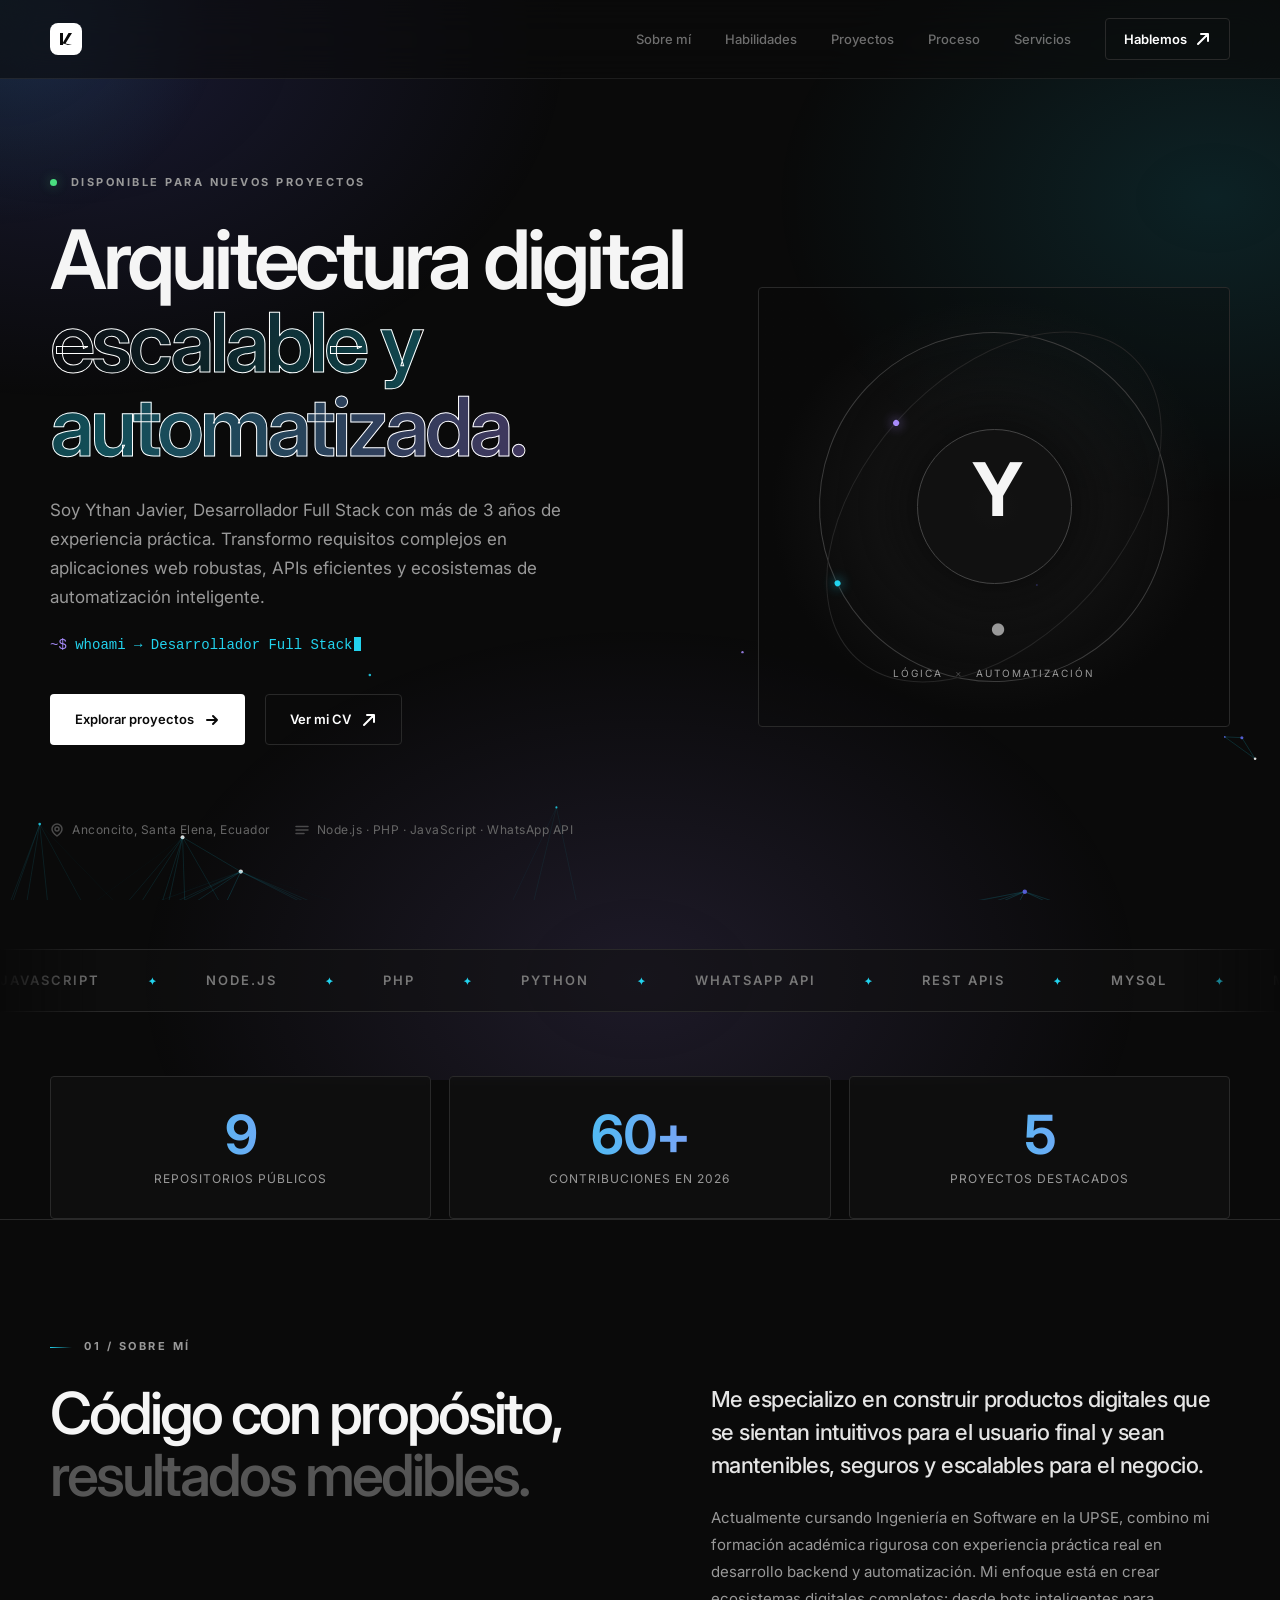
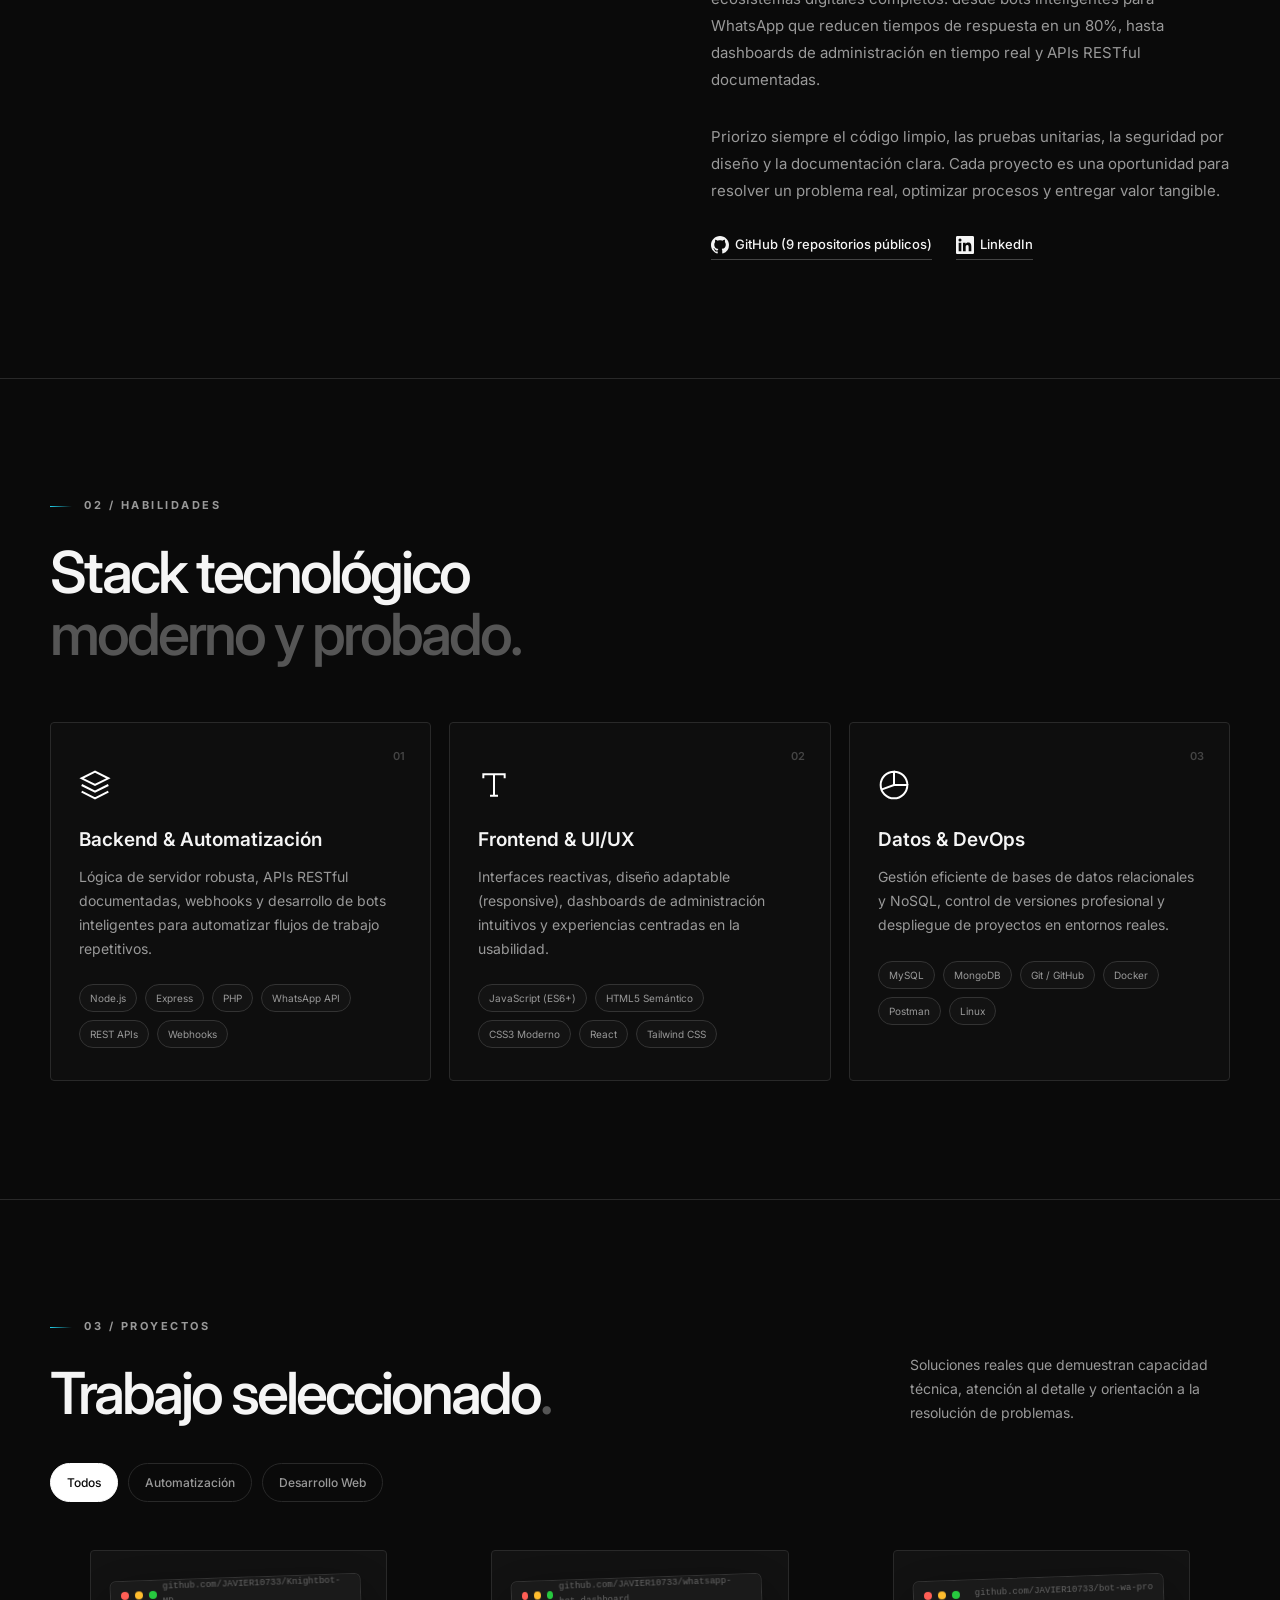
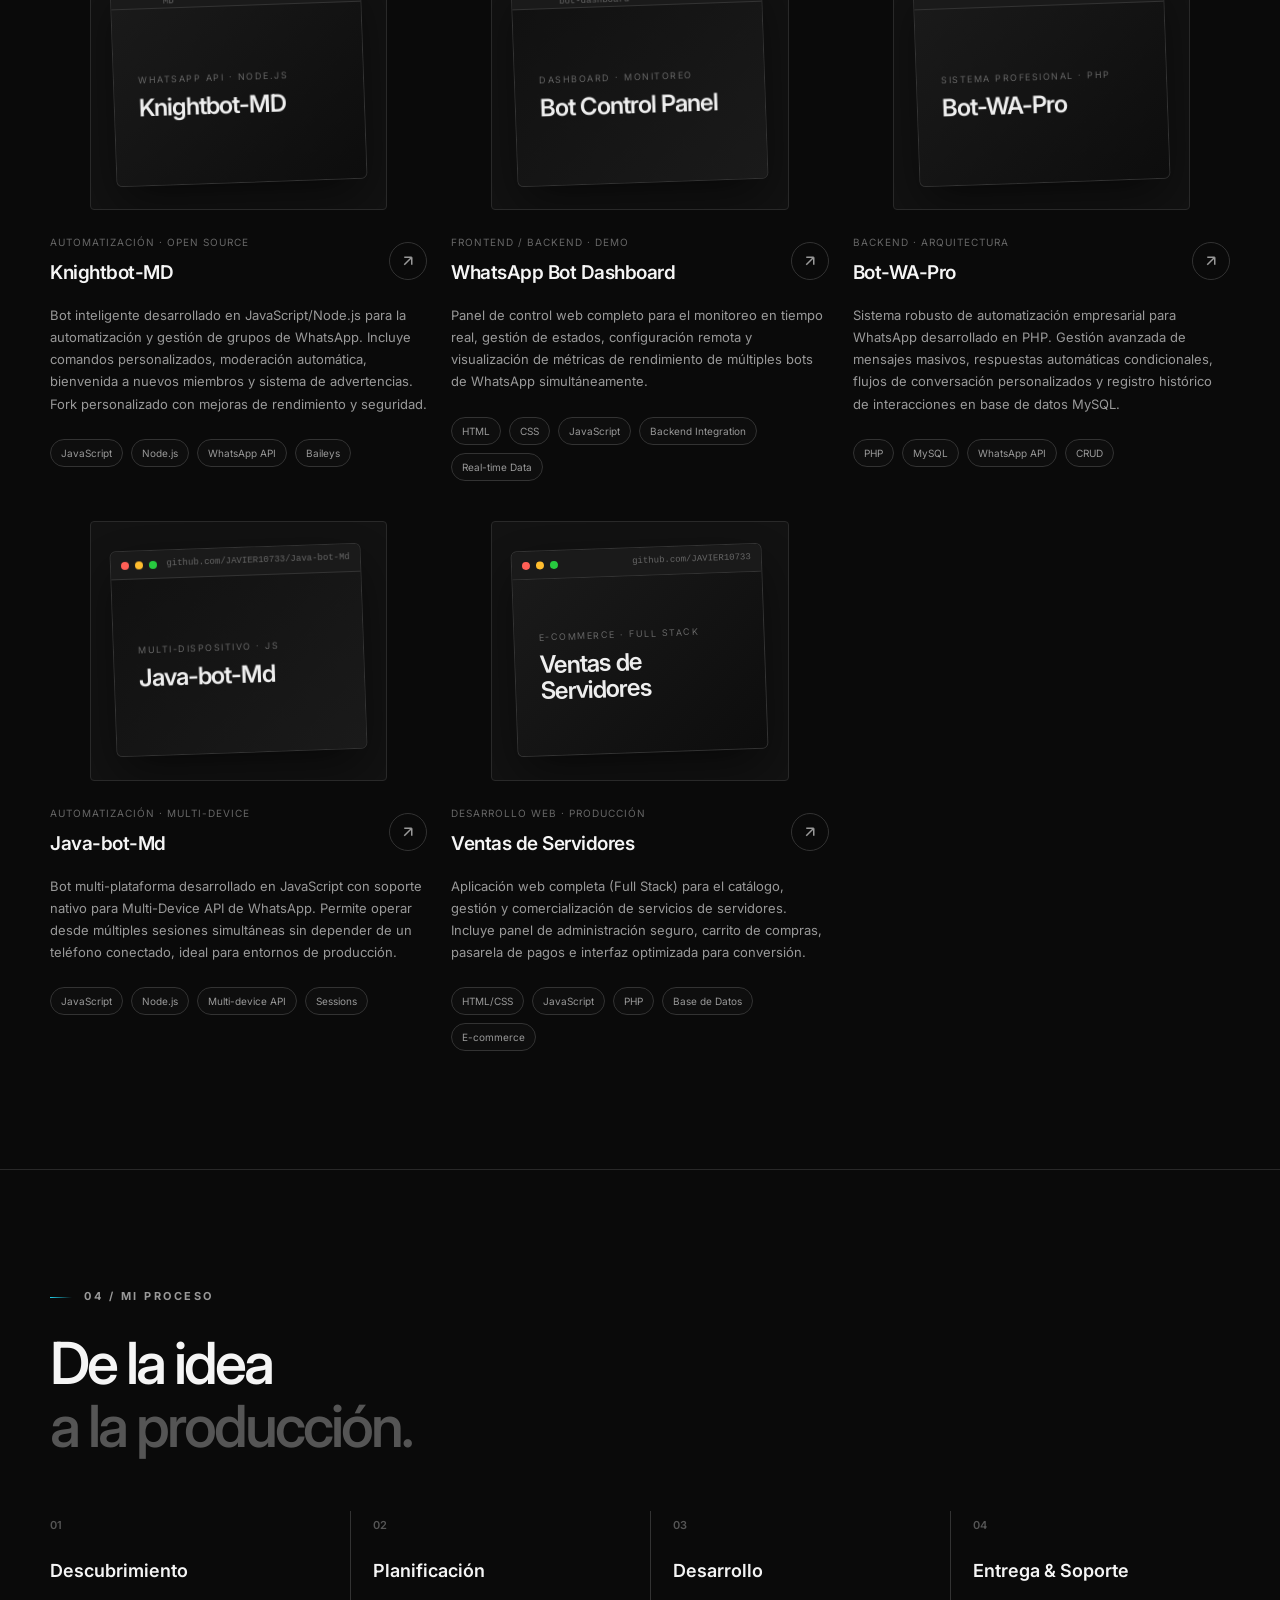
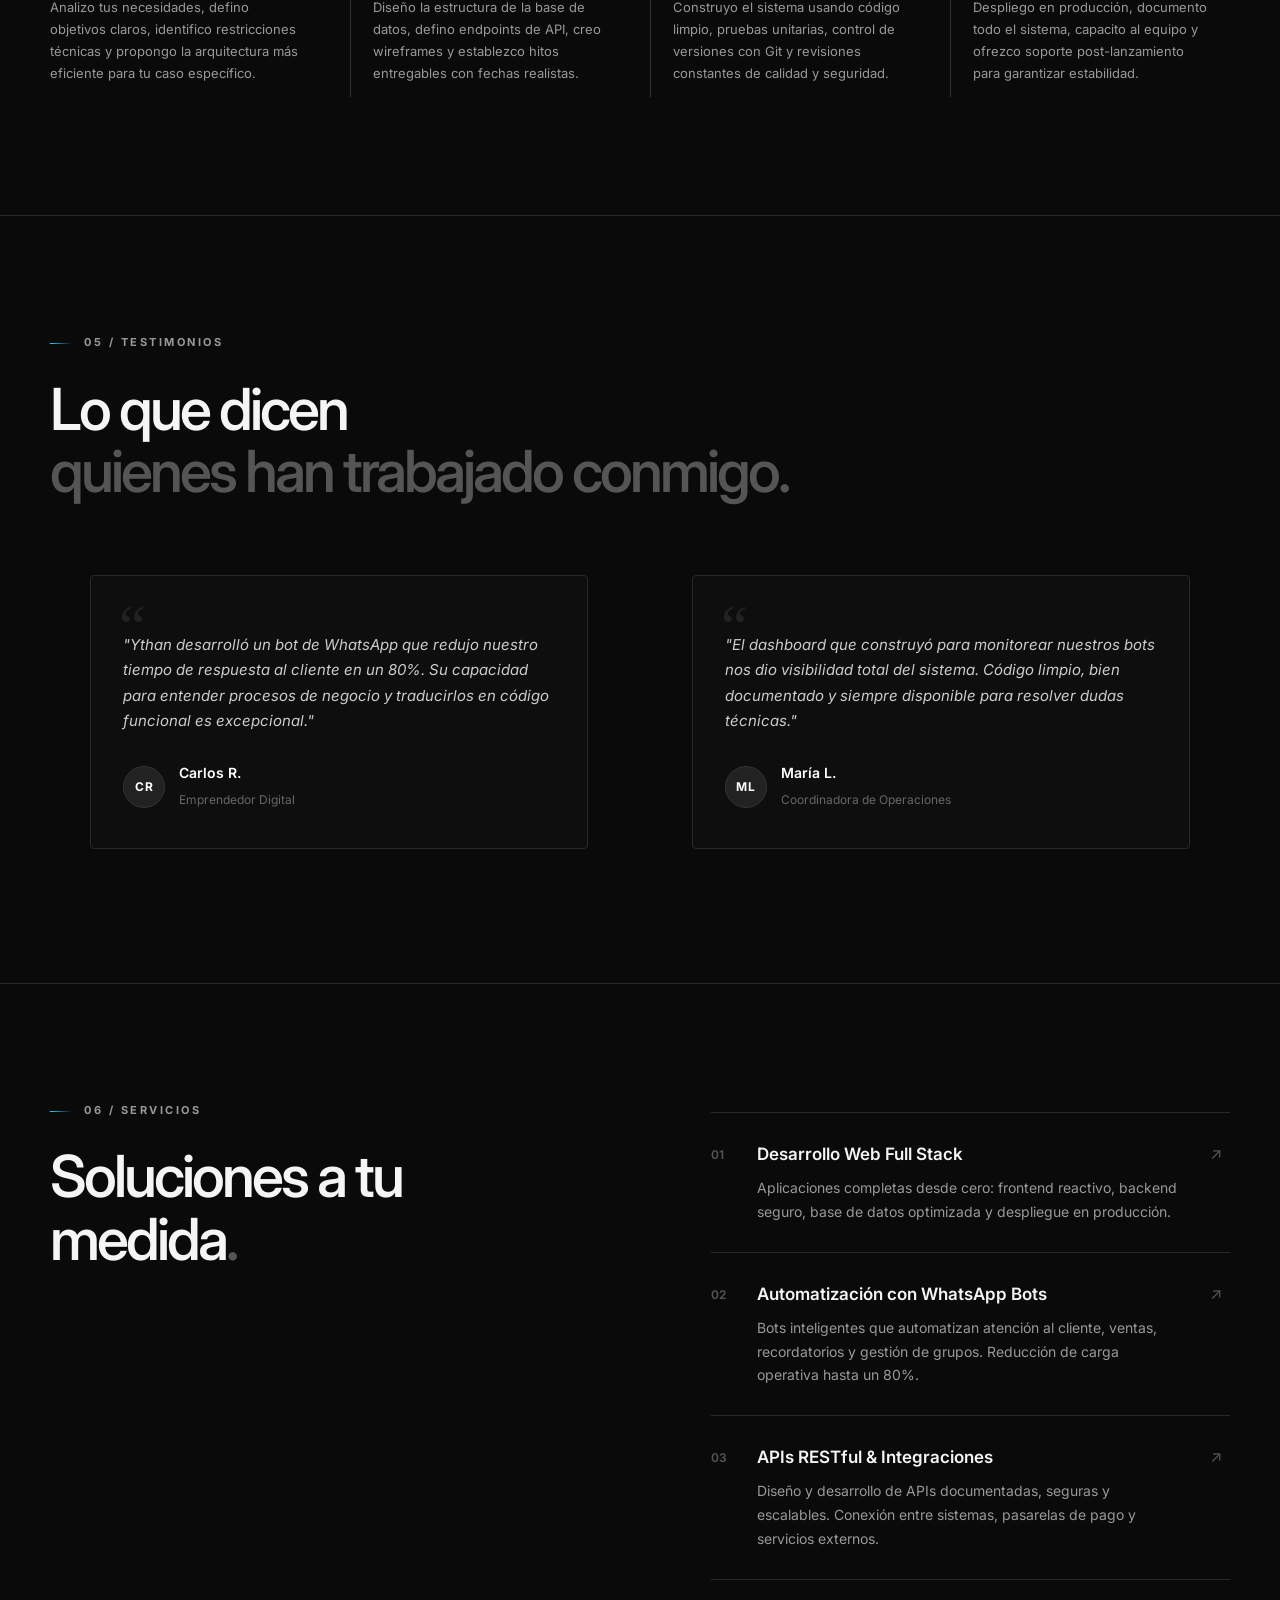
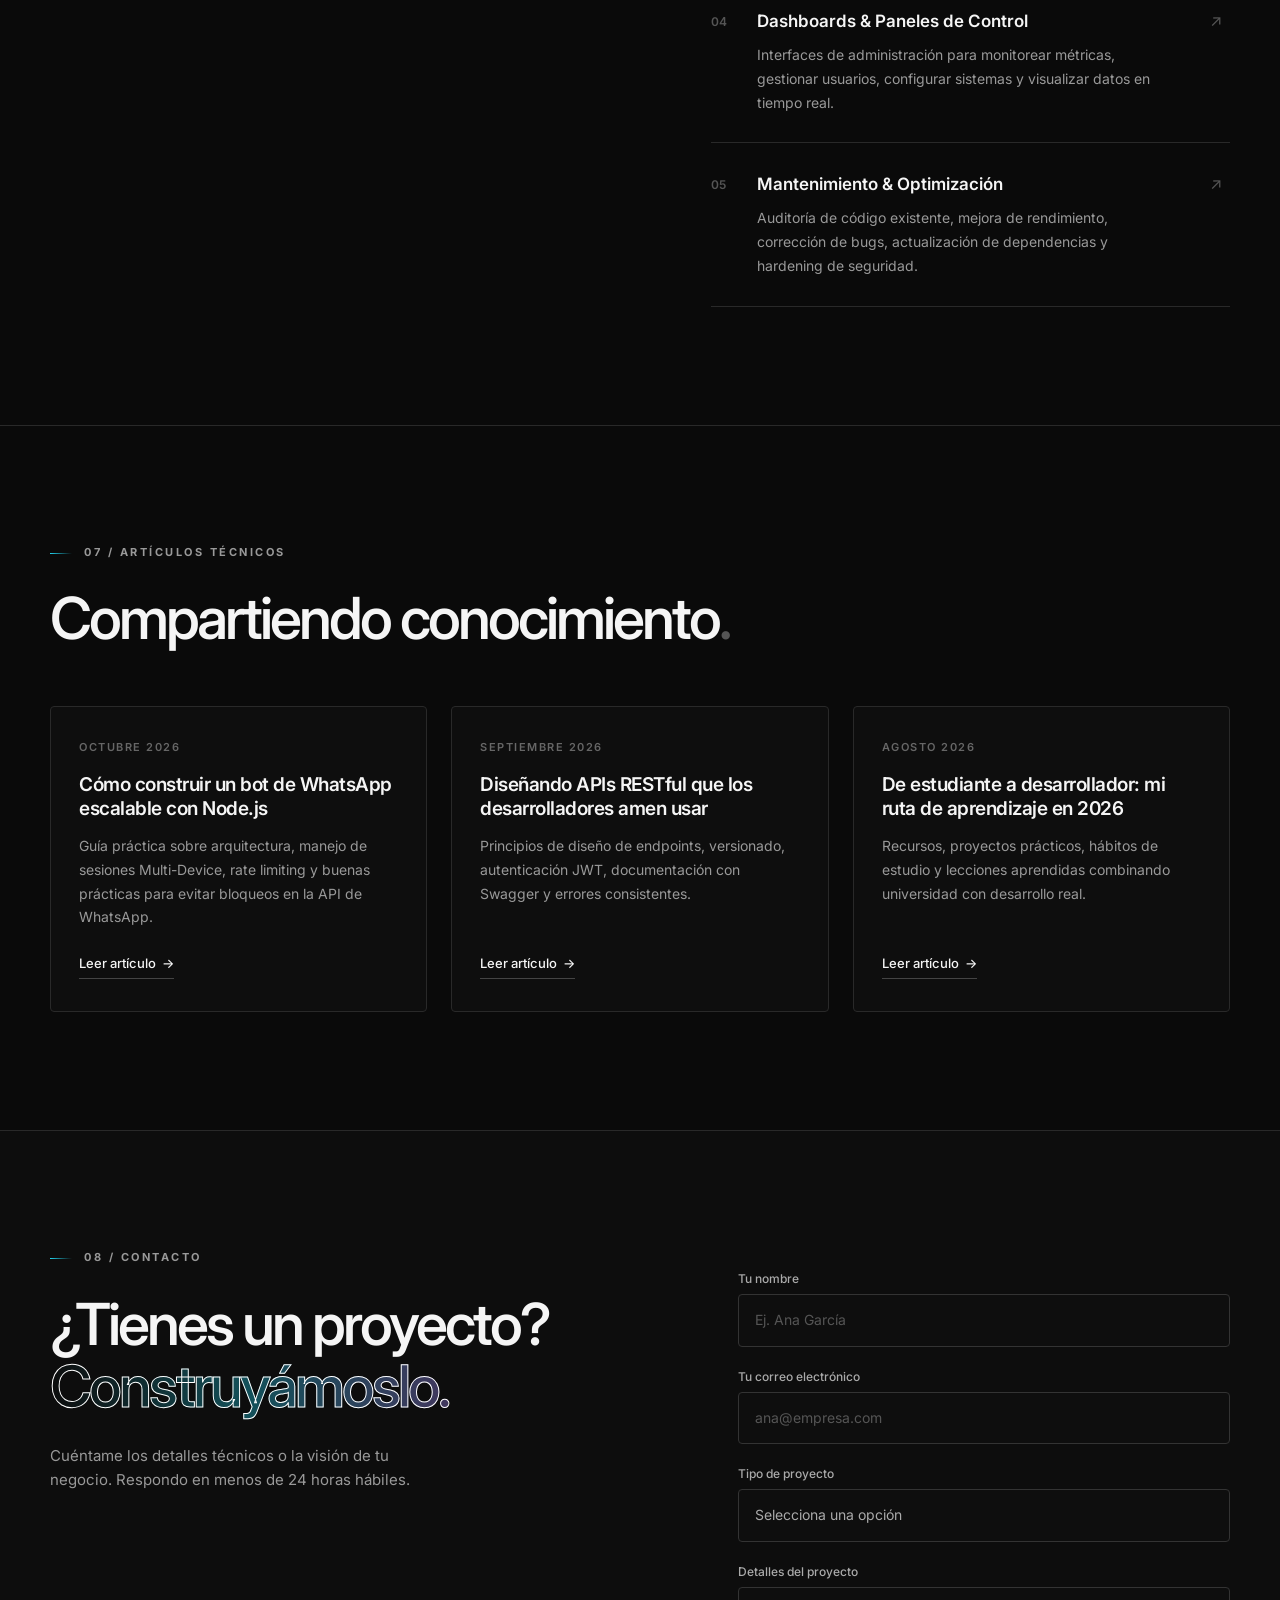
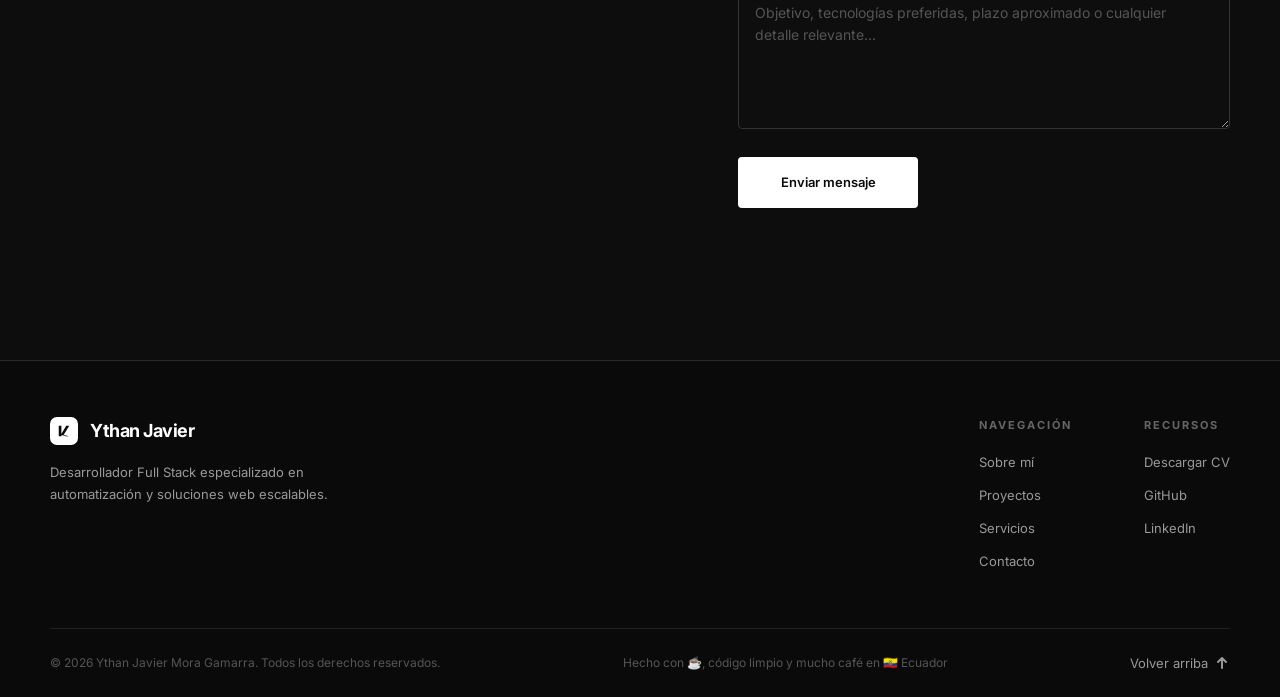
==== commit cf68cbc5: "Update fmt.Println message from 'Hello' to 'Goodbye'" ====
--- a/index.html
+++ b/index.html
@@ -469,19 +469,19 @@
             <span class="blog-date">Octubre 2026</span>
             <h3>Cómo construir un bot de WhatsApp escalable con Node.js</h3>
             <p>Guía práctica sobre arquitectura, manejo de sesiones Multi-Device, rate limiting y buenas prácticas para evitar bloqueos en la API de WhatsApp.</p>
-            <a class="underlined-link" href="#" target="_blank" rel="noopener noreferrer">Leer artículo <span aria-hidden="true">→</span></a>
+            <a class="underlined-link" href="articulo/bot-whatsapp-nodejs.html" target="_blank" rel="noopener noreferrer">Leer artículo <span aria-hidden="true">→</span></a>
           </article>
           <article class="blog-card reveal">
             <span class="blog-date">Septiembre 2026</span>
             <h3>Diseñando APIs RESTful que los desarrolladores amen usar</h3>
             <p>Principios de diseño de endpoints, versionado, autenticación JWT, documentación con Swagger y errores consistentes.</p>
-            <a class="underlined-link" href="#" target="_blank" rel="noopener noreferrer">Leer artículo <span aria-hidden="true">→</span></a>
+            <a class="underlined-link" href="articulo/articulo-2-apis-restful.html" target="_blank" rel="noopener noreferrer">Leer artículo <span aria-hidden="true">→</span></a>
           </article>
           <article class="blog-card reveal">
             <span class="blog-date">Agosto 2026</span>
             <h3>De estudiante a desarrollador: mi ruta de aprendizaje en 2026</h3>
             <p>Recursos, proyectos prácticos, hábitos de estudio y lecciones aprendidas combinando universidad con desarrollo real.</p>
-            <a class="underlined-link" href="#" target="_blank" rel="noopener noreferrer">Leer artículo <span aria-hidden="true">→</span></a>
+            <a class="underlined-link" href="articulo/articulo-3-ruta-aprendizaje.html" target="_blank" rel="noopener noreferrer">Leer artículo <span aria-hidden="true">→</span></a>
           </article>
         </div>
       </div>
@@ -584,4 +584,4 @@
   <script src="js/particulas.js" defer></script>
   <script src="js/pro.js" defer></script>
 </body>
-</html>+</html>
